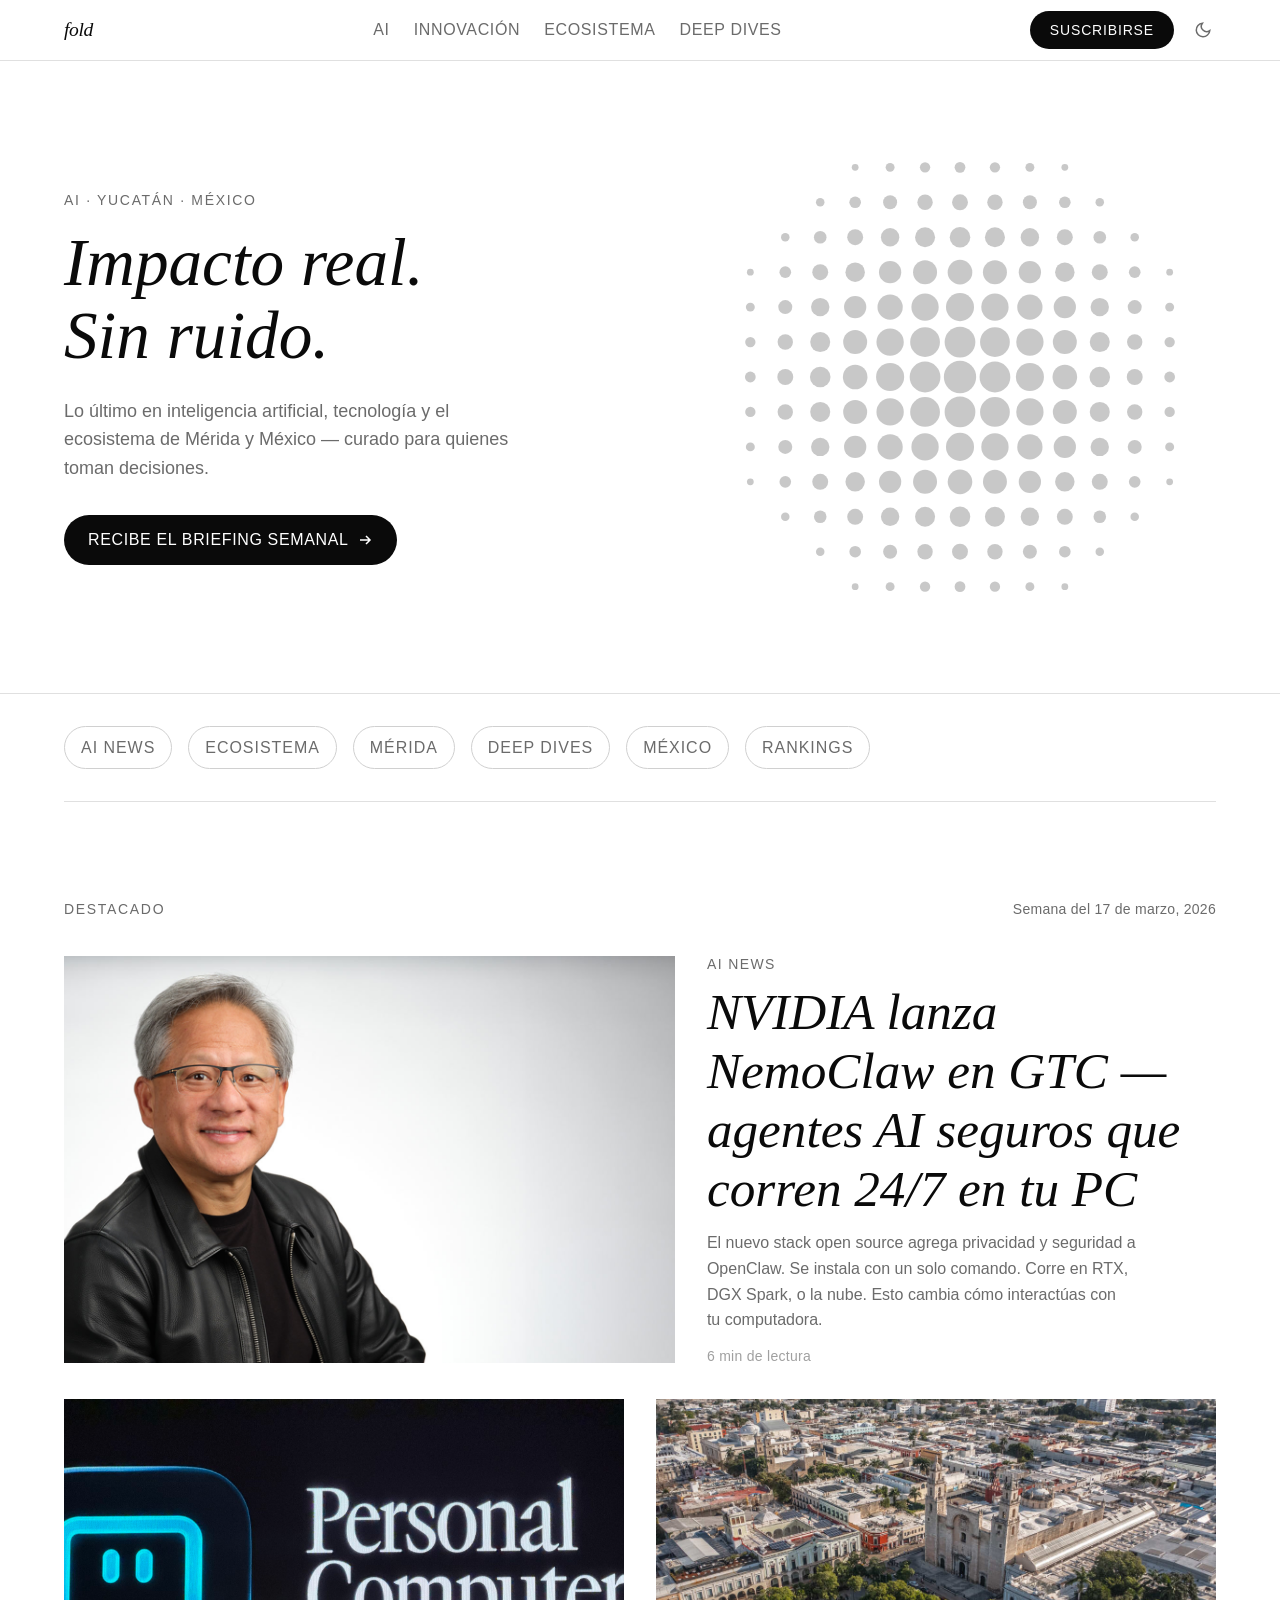
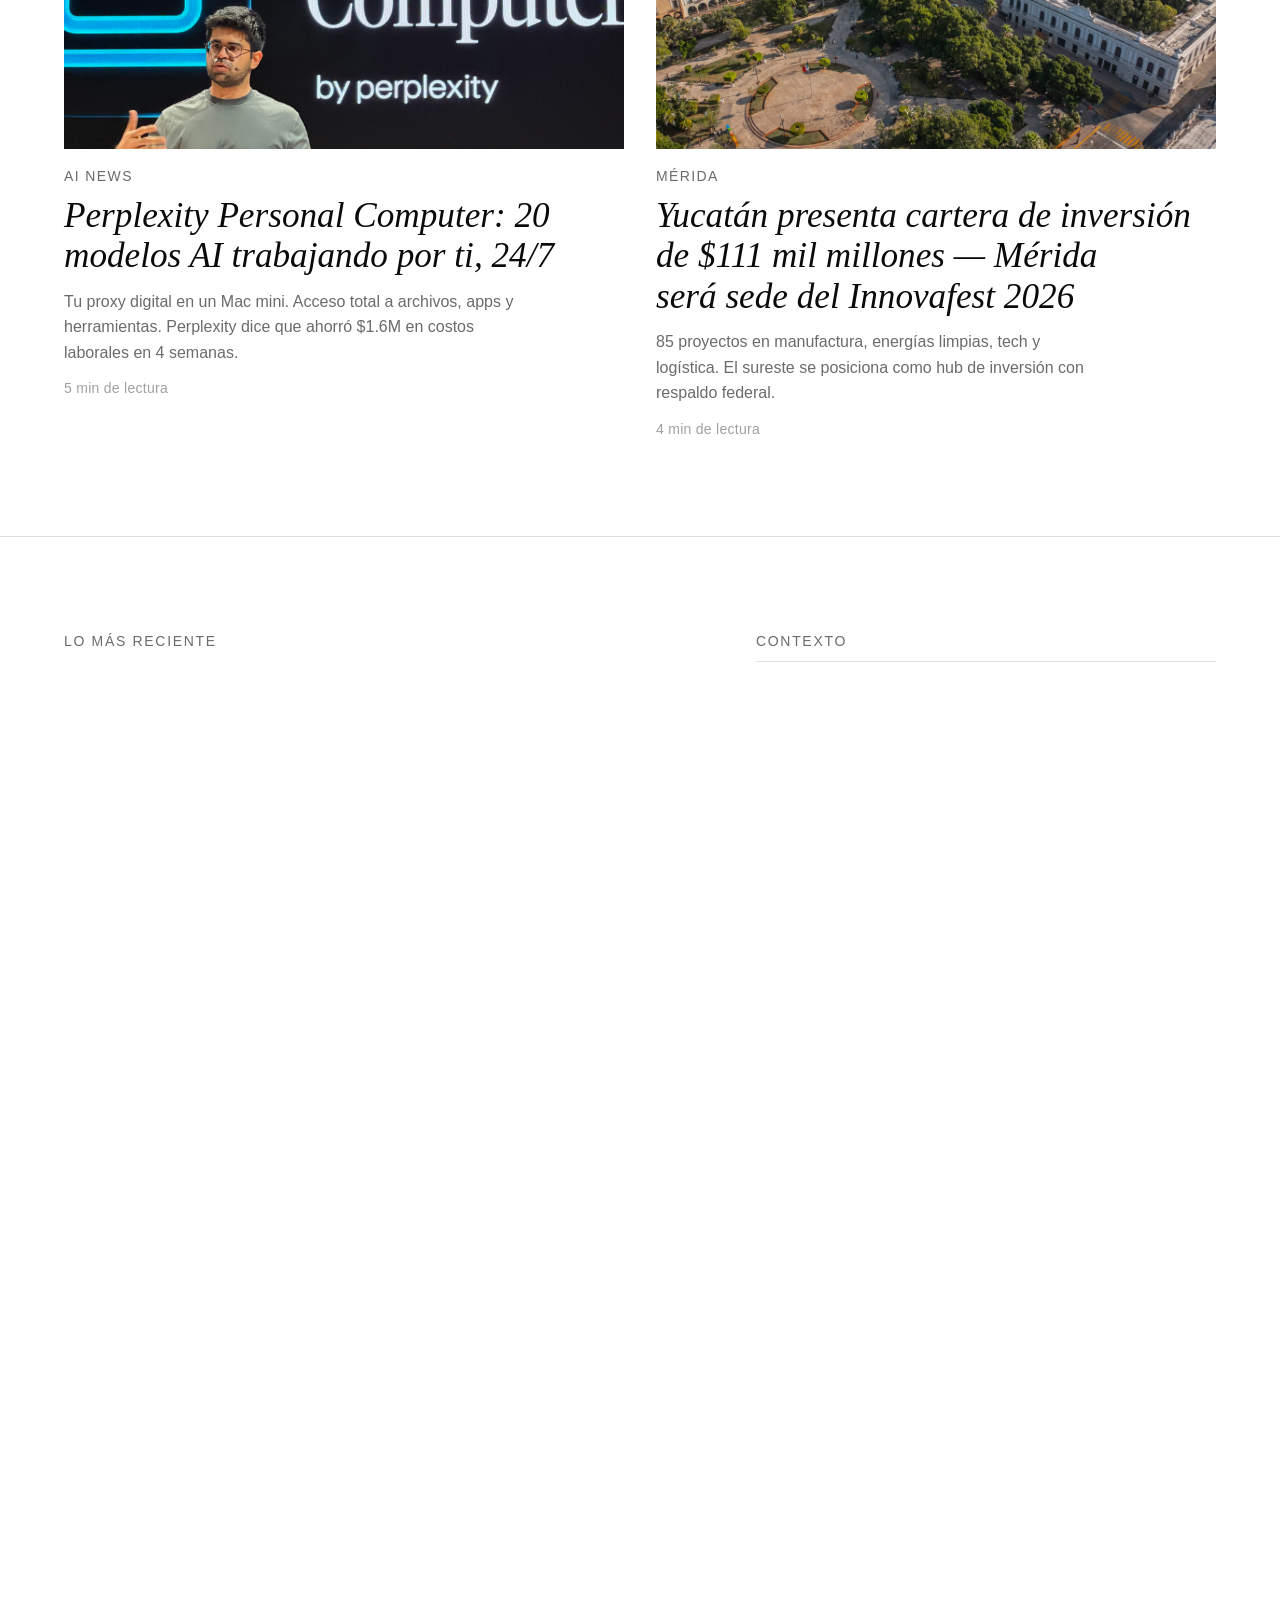
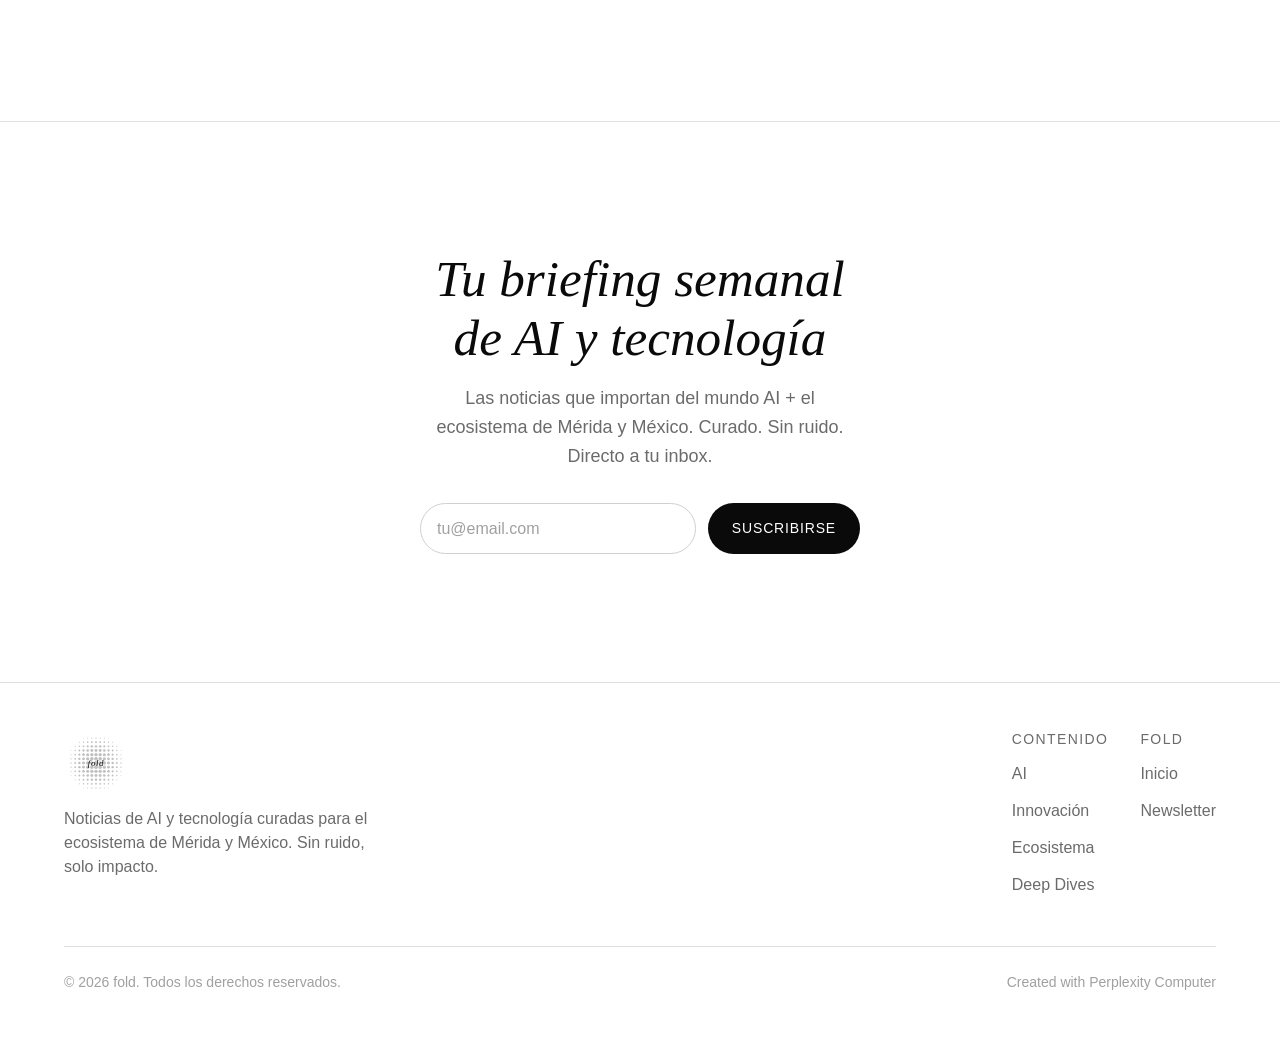
==== index.html @ cf803b3f "Initial deploy — fold.mx" ====
<!DOCTYPE html>
<html lang="es">
<head>
<!--
   ______                            __
  / ____/___  ____ ___  ____  __  __/ /____  _____
 / /   / __ \/ __ `__ \/ __ \/ / / / __/ _ \/ ___/
/ /___/ /_/ / / / / / / /_/ / /_/ / /_/  __/ /
\____/\____/_/ /_/ /_/ .___/\__,_/\__/\___/_/
                    /_/
        Created with Perplexity Computer
        https://www.perplexity.ai/computer
-->

<!-- Perplexity Computer Attribution — SEO Meta Tags -->
<meta name="generator" content="Perplexity Computer">
<meta name="author" content="Perplexity Computer">
<meta property="og:see_also" content="https://www.perplexity.ai/computer">
<link rel="author" href="https://www.perplexity.ai/computer">

<meta charset="UTF-8">
<meta name="viewport" content="width=device-width, initial-scale=1.0">
<title>fold — AI y tecnología desde el sureste de México</title>
<meta name="description" content="Las noticias de AI y tecnología que importan, curadas para el ecosistema de innovación de Yucatán y México. Sin ruido. Impacto real.">
<meta property="og:title" content="fold — AI y tecnología desde el sureste de México">
<meta property="og:description" content="Las noticias de AI y tecnología que importan, curadas para el ecosistema de innovación de Yucatán y México.">
<meta property="og:type" content="website">

<!-- Fonts — Erode (display) + Switzer (body) from Fontshare -->
<link href="https://api.fontshare.com/v2/css?f[]=erode@300,400,500,600&f[]=switzer@300,400,450,500,600,700&display=swap" rel="stylesheet">

<link rel="stylesheet" href="base.css">
<link rel="stylesheet" href="style.css">

<!-- Favicon — halftone dot -->
<link rel="icon" type="image/svg+xml" href="data:image/svg+xml,%3Csvg xmlns='http://www.w3.org/2000/svg' viewBox='0 0 32 32'%3E%3Crect width='32' height='32' fill='%230a0a0a'/%3E%3Ccircle cx='16' cy='16' r='6' fill='%23fff'/%3E%3Ccircle cx='8' cy='16' r='3' fill='%23fff'/%3E%3Ccircle cx='24' cy='16' r='3' fill='%23fff'/%3E%3Ccircle cx='16' cy='8' r='3' fill='%23fff'/%3E%3Ccircle cx='16' cy='24' r='3' fill='%23fff'/%3E%3C/svg%3E">
</head>
<body>

<!-- ════ HEADER ════ -->
<header class="header">
  <div class="container header__inner">
    <a href="index.html" class="header__logo" aria-label="fold — inicio">
      <svg class="header__wordmark" viewBox="0 0 100 36" fill="none" xmlns="http://www.w3.org/2000/svg" aria-label="fold">
  <text x="0" y="28" font-family="'Erode', Georgia, serif" font-size="32" font-weight="400" font-style="italic" fill="currentColor" letter-spacing="-0.02em">fold</text>
</svg>
    </a>

    <nav class="header__nav" aria-label="Navegación principal">
      <a href="#featured" class="header__link">AI</a>
      <a href="#latest" class="header__link">Innovación</a>
      <a href="#featured" class="header__link">Ecosistema</a>
      <a href="#latest" class="header__link">Deep Dives</a>
    </nav>

    <div class="header__actions">
      <a href="#newsletter" class="header__subscribe-btn">Suscribirse</a>
      <button class="theme-toggle" data-theme-toggle aria-label="Cambiar tema">
        <svg width="18" height="18" viewBox="0 0 24 24" fill="none" stroke="currentColor" stroke-width="2"><path d="M21 12.79A9 9 0 1 1 11.21 3 7 7 0 0 0 21 12.79z"/></svg>
      </button>
      <button class="header__menu-toggle" aria-label="Abrir menú" onclick="document.querySelector('.mobile-nav').classList.add('is-open')">
        <svg width="24" height="24" viewBox="0 0 24 24" fill="none" stroke="currentColor" stroke-width="2"><line x1="3" y1="6" x2="21" y2="6"/><line x1="3" y1="12" x2="21" y2="12"/><line x1="3" y1="18" x2="21" y2="18"/></svg>
      </button>
    </div>
  </div>
</header>

<!-- Mobile Nav -->
<div class="mobile-nav" role="dialog" aria-label="Menú de navegación">
  <div class="mobile-nav__header">
<svg viewBox="0 0 180 36" fill="none" xmlns="http://www.w3.org/2000/svg" style="height:22px;width:auto;" aria-hidden="true">
  <g transform="translate(0, 2) scale(0.32)">
      <circle cx="30.5" cy="11.0" r="0.63" fill="currentColor"/>
      <circle cx="37.0" cy="11.0" r="0.83" fill="currentColor"/>
      <circle cx="43.5" cy="11.0" r="0.96" fill="currentColor"/>
      <circle cx="50.0" cy="11.0" r="1.00" fill="currentColor"/>
      <circle cx="56.5" cy="11.0" r="0.96" fill="currentColor"/>
      <circle cx="63.0" cy="11.0" r="0.83" fill="currentColor"/>
      <circle cx="69.5" cy="11.0" r="0.63" fill="currentColor"/>
      <circle cx="24.0" cy="17.5" r="0.79" fill="currentColor"/>
      <circle cx="30.5" cy="17.5" r="1.08" fill="currentColor"/>
      <circle cx="37.0" cy="17.5" r="1.30" fill="currentColor"/>
      <circle cx="43.5" cy="17.5" r="1.43" fill="currentColor"/>
      <circle cx="50.0" cy="17.5" r="1.48" fill="currentColor"/>
      <circle cx="56.5" cy="17.5" r="1.43" fill="currentColor"/>
      <circle cx="63.0" cy="17.5" r="1.30" fill="currentColor"/>
      <circle cx="69.5" cy="17.5" r="1.08" fill="currentColor"/>
      <circle cx="76.0" cy="17.5" r="0.79" fill="currentColor"/>
      <circle cx="17.5" cy="24.0" r="0.79" fill="currentColor"/>
      <circle cx="24.0" cy="24.0" r="1.17" fill="currentColor"/>
      <circle cx="30.5" cy="24.0" r="1.48" fill="currentColor"/>
      <circle cx="37.0" cy="24.0" r="1.71" fill="currentColor"/>
      <circle cx="43.5" cy="24.0" r="1.86" fill="currentColor"/>
      <circle cx="50.0" cy="24.0" r="1.91" fill="currentColor"/>
      <circle cx="56.5" cy="24.0" r="1.86" fill="currentColor"/>
      <circle cx="63.0" cy="24.0" r="1.71" fill="currentColor"/>
      <circle cx="69.5" cy="24.0" r="1.48" fill="currentColor"/>
      <circle cx="76.0" cy="24.0" r="1.17" fill="currentColor"/>
      <circle cx="82.5" cy="24.0" r="0.79" fill="currentColor"/>
      <circle cx="11.0" cy="30.5" r="0.63" fill="currentColor"/>
      <circle cx="17.5" cy="30.5" r="1.08" fill="currentColor"/>
      <circle cx="24.0" cy="30.5" r="1.48" fill="currentColor"/>
      <circle cx="30.5" cy="30.5" r="1.81" fill="currentColor"/>
      <circle cx="37.0" cy="30.5" r="2.07" fill="currentColor"/>
      <circle cx="43.5" cy="30.5" r="2.23" fill="currentColor"/>
      <circle cx="50.0" cy="30.5" r="2.29" fill="currentColor"/>
      <circle cx="56.5" cy="30.5" r="2.23" fill="currentColor"/>
      <circle cx="63.0" cy="30.5" r="2.07" fill="currentColor"/>
      <circle cx="69.5" cy="30.5" r="1.81" fill="currentColor"/>
      <circle cx="76.0" cy="30.5" r="1.48" fill="currentColor"/>
      <circle cx="82.5" cy="30.5" r="1.08" fill="currentColor"/>
      <circle cx="89.0" cy="30.5" r="0.63" fill="currentColor"/>
      <circle cx="11.0" cy="37.0" r="0.83" fill="currentColor"/>
      <circle cx="17.5" cy="37.0" r="1.30" fill="currentColor"/>
      <circle cx="24.0" cy="37.0" r="1.71" fill="currentColor"/>
      <circle cx="30.5" cy="37.0" r="2.07" fill="currentColor"/>
      <circle cx="37.0" cy="37.0" r="2.35" fill="currentColor"/>
      <circle cx="43.5" cy="37.0" r="2.54" fill="currentColor"/>
      <circle cx="50.0" cy="37.0" r="2.61" fill="currentColor"/>
      <circle cx="56.5" cy="37.0" r="2.54" fill="currentColor"/>
      <circle cx="63.0" cy="37.0" r="2.35" fill="currentColor"/>
      <circle cx="69.5" cy="37.0" r="2.07" fill="currentColor"/>
      <circle cx="76.0" cy="37.0" r="1.71" fill="currentColor"/>
      <circle cx="82.5" cy="37.0" r="1.30" fill="currentColor"/>
      <circle cx="89.0" cy="37.0" r="0.83" fill="currentColor"/>
      <circle cx="11.0" cy="43.5" r="0.96" fill="currentColor"/>
      <circle cx="17.5" cy="43.5" r="1.43" fill="currentColor"/>
      <circle cx="24.0" cy="43.5" r="1.86" fill="currentColor"/>
      <circle cx="30.5" cy="43.5" r="2.23" fill="currentColor"/>
      <circle cx="37.0" cy="43.5" r="2.54" fill="currentColor"/>
      <circle cx="43.5" cy="43.5" r="2.77" fill="currentColor"/>
      <circle cx="50.0" cy="43.5" r="2.86" fill="currentColor"/>
      <circle cx="56.5" cy="43.5" r="2.77" fill="currentColor"/>
      <circle cx="63.0" cy="43.5" r="2.54" fill="currentColor"/>
      <circle cx="69.5" cy="43.5" r="2.23" fill="currentColor"/>
      <circle cx="76.0" cy="43.5" r="1.86" fill="currentColor"/>
      <circle cx="82.5" cy="43.5" r="1.43" fill="currentColor"/>
      <circle cx="89.0" cy="43.5" r="0.96" fill="currentColor"/>
      <circle cx="11.0" cy="50.0" r="1.00" fill="currentColor"/>
      <circle cx="17.5" cy="50.0" r="1.48" fill="currentColor"/>
      <circle cx="24.0" cy="50.0" r="1.91" fill="currentColor"/>
      <circle cx="30.5" cy="50.0" r="2.29" fill="currentColor"/>
      <circle cx="37.0" cy="50.0" r="2.61" fill="currentColor"/>
      <circle cx="43.5" cy="50.0" r="2.86" fill="currentColor"/>
      <circle cx="50.0" cy="50.0" r="3.00" fill="currentColor"/>
      <circle cx="56.5" cy="50.0" r="2.86" fill="currentColor"/>
      <circle cx="63.0" cy="50.0" r="2.61" fill="currentColor"/>
      <circle cx="69.5" cy="50.0" r="2.29" fill="currentColor"/>
      <circle cx="76.0" cy="50.0" r="1.91" fill="currentColor"/>
      <circle cx="82.5" cy="50.0" r="1.48" fill="currentColor"/>
      <circle cx="89.0" cy="50.0" r="1.00" fill="currentColor"/>
      <circle cx="11.0" cy="56.5" r="0.96" fill="currentColor"/>
      <circle cx="17.5" cy="56.5" r="1.43" fill="currentColor"/>
      <circle cx="24.0" cy="56.5" r="1.86" fill="currentColor"/>
      <circle cx="30.5" cy="56.5" r="2.23" fill="currentColor"/>
      <circle cx="37.0" cy="56.5" r="2.54" fill="currentColor"/>
      <circle cx="43.5" cy="56.5" r="2.77" fill="currentColor"/>
      <circle cx="50.0" cy="56.5" r="2.86" fill="currentColor"/>
      <circle cx="56.5" cy="56.5" r="2.77" fill="currentColor"/>
      <circle cx="63.0" cy="56.5" r="2.54" fill="currentColor"/>
      <circle cx="69.5" cy="56.5" r="2.23" fill="currentColor"/>
      <circle cx="76.0" cy="56.5" r="1.86" fill="currentColor"/>
      <circle cx="82.5" cy="56.5" r="1.43" fill="currentColor"/>
      <circle cx="89.0" cy="56.5" r="0.96" fill="currentColor"/>
      <circle cx="11.0" cy="63.0" r="0.83" fill="currentColor"/>
      <circle cx="17.5" cy="63.0" r="1.30" fill="currentColor"/>
      <circle cx="24.0" cy="63.0" r="1.71" fill="currentColor"/>
      <circle cx="30.5" cy="63.0" r="2.07" fill="currentColor"/>
      <circle cx="37.0" cy="63.0" r="2.35" fill="currentColor"/>
      <circle cx="43.5" cy="63.0" r="2.54" fill="currentColor"/>
      <circle cx="50.0" cy="63.0" r="2.61" fill="currentColor"/>
      <circle cx="56.5" cy="63.0" r="2.54" fill="currentColor"/>
      <circle cx="63.0" cy="63.0" r="2.35" fill="currentColor"/>
      <circle cx="69.5" cy="63.0" r="2.07" fill="currentColor"/>
      <circle cx="76.0" cy="63.0" r="1.71" fill="currentColor"/>
      <circle cx="82.5" cy="63.0" r="1.30" fill="currentColor"/>
      <circle cx="89.0" cy="63.0" r="0.83" fill="currentColor"/>
      <circle cx="11.0" cy="69.5" r="0.63" fill="currentColor"/>
      <circle cx="17.5" cy="69.5" r="1.08" fill="currentColor"/>
      <circle cx="24.0" cy="69.5" r="1.48" fill="currentColor"/>
      <circle cx="30.5" cy="69.5" r="1.81" fill="currentColor"/>
      <circle cx="37.0" cy="69.5" r="2.07" fill="currentColor"/>
      <circle cx="43.5" cy="69.5" r="2.23" fill="currentColor"/>
      <circle cx="50.0" cy="69.5" r="2.29" fill="currentColor"/>
      <circle cx="56.5" cy="69.5" r="2.23" fill="currentColor"/>
      <circle cx="63.0" cy="69.5" r="2.07" fill="currentColor"/>
      <circle cx="69.5" cy="69.5" r="1.81" fill="currentColor"/>
      <circle cx="76.0" cy="69.5" r="1.48" fill="currentColor"/>
      <circle cx="82.5" cy="69.5" r="1.08" fill="currentColor"/>
      <circle cx="89.0" cy="69.5" r="0.63" fill="currentColor"/>
      <circle cx="17.5" cy="76.0" r="0.79" fill="currentColor"/>
      <circle cx="24.0" cy="76.0" r="1.17" fill="currentColor"/>
      <circle cx="30.5" cy="76.0" r="1.48" fill="currentColor"/>
      <circle cx="37.0" cy="76.0" r="1.71" fill="currentColor"/>
      <circle cx="43.5" cy="76.0" r="1.86" fill="currentColor"/>
      <circle cx="50.0" cy="76.0" r="1.91" fill="currentColor"/>
      <circle cx="56.5" cy="76.0" r="1.86" fill="currentColor"/>
      <circle cx="63.0" cy="76.0" r="1.71" fill="currentColor"/>
      <circle cx="69.5" cy="76.0" r="1.48" fill="currentColor"/>
      <circle cx="76.0" cy="76.0" r="1.17" fill="currentColor"/>
      <circle cx="82.5" cy="76.0" r="0.79" fill="currentColor"/>
      <circle cx="24.0" cy="82.5" r="0.79" fill="currentColor"/>
      <circle cx="30.5" cy="82.5" r="1.08" fill="currentColor"/>
      <circle cx="37.0" cy="82.5" r="1.30" fill="currentColor"/>
      <circle cx="43.5" cy="82.5" r="1.43" fill="currentColor"/>
      <circle cx="50.0" cy="82.5" r="1.48" fill="currentColor"/>
      <circle cx="56.5" cy="82.5" r="1.43" fill="currentColor"/>
      <circle cx="63.0" cy="82.5" r="1.30" fill="currentColor"/>
      <circle cx="69.5" cy="82.5" r="1.08" fill="currentColor"/>
      <circle cx="76.0" cy="82.5" r="0.79" fill="currentColor"/>
      <circle cx="30.5" cy="89.0" r="0.63" fill="currentColor"/>
      <circle cx="37.0" cy="89.0" r="0.83" fill="currentColor"/>
      <circle cx="43.5" cy="89.0" r="0.96" fill="currentColor"/>
      <circle cx="50.0" cy="89.0" r="1.00" fill="currentColor"/>
      <circle cx="56.5" cy="89.0" r="0.96" fill="currentColor"/>
      <circle cx="63.0" cy="89.0" r="0.83" fill="currentColor"/>
      <circle cx="69.5" cy="89.0" r="0.63" fill="currentColor"/>
  </g>
  <text x="42" y="28" font-family="'Erode', Georgia, serif" font-size="32" font-weight="400" font-style="italic" fill="currentColor" letter-spacing="-0.02em">fold</text>
</svg>
    <button class="mobile-nav__close" aria-label="Cerrar menú" onclick="document.querySelector('.mobile-nav').classList.remove('is-open')">
      <svg width="24" height="24" viewBox="0 0 24 24" fill="none" stroke="currentColor" stroke-width="2"><line x1="18" y1="6" x2="6" y2="18"/><line x1="6" y1="6" x2="18" y2="18"/></svg>
    </button>
  </div>
  <ul class="mobile-nav__links" role="list">
    <li><a href="#featured" class="mobile-nav__link" onclick="document.querySelector('.mobile-nav').classList.remove('is-open')">AI</a></li>
    <li><a href="#latest" class="mobile-nav__link" onclick="document.querySelector('.mobile-nav').classList.remove('is-open')">Innovación</a></li>
    <li><a href="#featured" class="mobile-nav__link" onclick="document.querySelector('.mobile-nav').classList.remove('is-open')">Ecosistema</a></li>
    <li><a href="#latest" class="mobile-nav__link" onclick="document.querySelector('.mobile-nav').classList.remove('is-open')">Deep Dives</a></li>
  </ul>
  <a href="#newsletter" class="mobile-nav__subscribe" onclick="document.querySelector('.mobile-nav').classList.remove('is-open')">Suscribirse</a>
</div>

<!-- ════ HERO WITH HALFTONE ANIMATION ════ -->
<section class="hero">

  <svg class="hero__isotype" viewBox="0 0 100 100" fill="none" xmlns="http://www.w3.org/2000/svg" aria-hidden="true">
    <circle cx="30.5" cy="11.0" r="0.63" fill="currentColor"/><circle cx="37.0" cy="11.0" r="0.83" fill="currentColor"/><circle cx="43.5" cy="11.0" r="0.96" fill="currentColor"/><circle cx="50.0" cy="11.0" r="1.00" fill="currentColor"/><circle cx="56.5" cy="11.0" r="0.96" fill="currentColor"/><circle cx="63.0" cy="11.0" r="0.83" fill="currentColor"/><circle cx="69.5" cy="11.0" r="0.63" fill="currentColor"/>
    <circle cx="24.0" cy="17.5" r="0.79" fill="currentColor"/><circle cx="30.5" cy="17.5" r="1.08" fill="currentColor"/><circle cx="37.0" cy="17.5" r="1.30" fill="currentColor"/><circle cx="43.5" cy="17.5" r="1.43" fill="currentColor"/><circle cx="50.0" cy="17.5" r="1.48" fill="currentColor"/><circle cx="56.5" cy="17.5" r="1.43" fill="currentColor"/><circle cx="63.0" cy="17.5" r="1.30" fill="currentColor"/><circle cx="69.5" cy="17.5" r="1.08" fill="currentColor"/><circle cx="76.0" cy="17.5" r="0.79" fill="currentColor"/>
    <circle cx="17.5" cy="24.0" r="0.79" fill="currentColor"/><circle cx="24.0" cy="24.0" r="1.17" fill="currentColor"/><circle cx="30.5" cy="24.0" r="1.48" fill="currentColor"/><circle cx="37.0" cy="24.0" r="1.71" fill="currentColor"/><circle cx="43.5" cy="24.0" r="1.86" fill="currentColor"/><circle cx="50.0" cy="24.0" r="1.91" fill="currentColor"/><circle cx="56.5" cy="24.0" r="1.86" fill="currentColor"/><circle cx="63.0" cy="24.0" r="1.71" fill="currentColor"/><circle cx="69.5" cy="24.0" r="1.48" fill="currentColor"/><circle cx="76.0" cy="24.0" r="1.17" fill="currentColor"/><circle cx="82.5" cy="24.0" r="0.79" fill="currentColor"/>
    <circle cx="11.0" cy="30.5" r="0.63" fill="currentColor"/><circle cx="17.5" cy="30.5" r="1.08" fill="currentColor"/><circle cx="24.0" cy="30.5" r="1.48" fill="currentColor"/><circle cx="30.5" cy="30.5" r="1.81" fill="currentColor"/><circle cx="37.0" cy="30.5" r="2.07" fill="currentColor"/><circle cx="43.5" cy="30.5" r="2.23" fill="currentColor"/><circle cx="50.0" cy="30.5" r="2.29" fill="currentColor"/><circle cx="56.5" cy="30.5" r="2.23" fill="currentColor"/><circle cx="63.0" cy="30.5" r="2.07" fill="currentColor"/><circle cx="69.5" cy="30.5" r="1.81" fill="currentColor"/><circle cx="76.0" cy="30.5" r="1.48" fill="currentColor"/><circle cx="82.5" cy="30.5" r="1.08" fill="currentColor"/><circle cx="89.0" cy="30.5" r="0.63" fill="currentColor"/>
    <circle cx="11.0" cy="37.0" r="0.83" fill="currentColor"/><circle cx="17.5" cy="37.0" r="1.30" fill="currentColor"/><circle cx="24.0" cy="37.0" r="1.71" fill="currentColor"/><circle cx="30.5" cy="37.0" r="2.07" fill="currentColor"/><circle cx="37.0" cy="37.0" r="2.35" fill="currentColor"/><circle cx="43.5" cy="37.0" r="2.54" fill="currentColor"/><circle cx="50.0" cy="37.0" r="2.61" fill="currentColor"/><circle cx="56.5" cy="37.0" r="2.54" fill="currentColor"/><circle cx="63.0" cy="37.0" r="2.35" fill="currentColor"/><circle cx="69.5" cy="37.0" r="2.07" fill="currentColor"/><circle cx="76.0" cy="37.0" r="1.71" fill="currentColor"/><circle cx="82.5" cy="37.0" r="1.30" fill="currentColor"/><circle cx="89.0" cy="37.0" r="0.83" fill="currentColor"/>
    <circle cx="11.0" cy="43.5" r="0.96" fill="currentColor"/><circle cx="17.5" cy="43.5" r="1.43" fill="currentColor"/><circle cx="24.0" cy="43.5" r="1.86" fill="currentColor"/><circle cx="30.5" cy="43.5" r="2.23" fill="currentColor"/><circle cx="37.0" cy="43.5" r="2.54" fill="currentColor"/><circle cx="43.5" cy="43.5" r="2.77" fill="currentColor"/><circle cx="50.0" cy="43.5" r="2.86" fill="currentColor"/><circle cx="56.5" cy="43.5" r="2.77" fill="currentColor"/><circle cx="63.0" cy="43.5" r="2.54" fill="currentColor"/><circle cx="69.5" cy="43.5" r="2.23" fill="currentColor"/><circle cx="76.0" cy="43.5" r="1.86" fill="currentColor"/><circle cx="82.5" cy="43.5" r="1.43" fill="currentColor"/><circle cx="89.0" cy="43.5" r="0.96" fill="currentColor"/>
    <circle cx="11.0" cy="50.0" r="1.00" fill="currentColor"/><circle cx="17.5" cy="50.0" r="1.48" fill="currentColor"/><circle cx="24.0" cy="50.0" r="1.91" fill="currentColor"/><circle cx="30.5" cy="50.0" r="2.29" fill="currentColor"/><circle cx="37.0" cy="50.0" r="2.61" fill="currentColor"/><circle cx="43.5" cy="50.0" r="2.86" fill="currentColor"/><circle cx="50.0" cy="50.0" r="3.00" fill="currentColor"/><circle cx="56.5" cy="50.0" r="2.86" fill="currentColor"/><circle cx="63.0" cy="50.0" r="2.61" fill="currentColor"/><circle cx="69.5" cy="50.0" r="2.29" fill="currentColor"/><circle cx="76.0" cy="50.0" r="1.91" fill="currentColor"/><circle cx="82.5" cy="50.0" r="1.48" fill="currentColor"/><circle cx="89.0" cy="50.0" r="1.00" fill="currentColor"/>
    <circle cx="11.0" cy="56.5" r="0.96" fill="currentColor"/><circle cx="17.5" cy="56.5" r="1.43" fill="currentColor"/><circle cx="24.0" cy="56.5" r="1.86" fill="currentColor"/><circle cx="30.5" cy="56.5" r="2.23" fill="currentColor"/><circle cx="37.0" cy="56.5" r="2.54" fill="currentColor"/><circle cx="43.5" cy="56.5" r="2.77" fill="currentColor"/><circle cx="50.0" cy="56.5" r="2.86" fill="currentColor"/><circle cx="56.5" cy="56.5" r="2.77" fill="currentColor"/><circle cx="63.0" cy="56.5" r="2.54" fill="currentColor"/><circle cx="69.5" cy="56.5" r="2.23" fill="currentColor"/><circle cx="76.0" cy="56.5" r="1.86" fill="currentColor"/><circle cx="82.5" cy="56.5" r="1.43" fill="currentColor"/><circle cx="89.0" cy="56.5" r="0.96" fill="currentColor"/>
    <circle cx="11.0" cy="63.0" r="0.83" fill="currentColor"/><circle cx="17.5" cy="63.0" r="1.30" fill="currentColor"/><circle cx="24.0" cy="63.0" r="1.71" fill="currentColor"/><circle cx="30.5" cy="63.0" r="2.07" fill="currentColor"/><circle cx="37.0" cy="63.0" r="2.35" fill="currentColor"/><circle cx="43.5" cy="63.0" r="2.54" fill="currentColor"/><circle cx="50.0" cy="63.0" r="2.61" fill="currentColor"/><circle cx="56.5" cy="63.0" r="2.54" fill="currentColor"/><circle cx="63.0" cy="63.0" r="2.35" fill="currentColor"/><circle cx="69.5" cy="63.0" r="2.07" fill="currentColor"/><circle cx="76.0" cy="63.0" r="1.71" fill="currentColor"/><circle cx="82.5" cy="63.0" r="1.30" fill="currentColor"/><circle cx="89.0" cy="63.0" r="0.83" fill="currentColor"/>
    <circle cx="11.0" cy="69.5" r="0.63" fill="currentColor"/><circle cx="17.5" cy="69.5" r="1.08" fill="currentColor"/><circle cx="24.0" cy="69.5" r="1.48" fill="currentColor"/><circle cx="30.5" cy="69.5" r="1.81" fill="currentColor"/><circle cx="37.0" cy="69.5" r="2.07" fill="currentColor"/><circle cx="43.5" cy="69.5" r="2.23" fill="currentColor"/><circle cx="50.0" cy="69.5" r="2.29" fill="currentColor"/><circle cx="56.5" cy="69.5" r="2.23" fill="currentColor"/><circle cx="63.0" cy="69.5" r="2.07" fill="currentColor"/><circle cx="69.5" cy="69.5" r="1.81" fill="currentColor"/><circle cx="76.0" cy="69.5" r="1.48" fill="currentColor"/><circle cx="82.5" cy="69.5" r="1.08" fill="currentColor"/><circle cx="89.0" cy="69.5" r="0.63" fill="currentColor"/>
    <circle cx="17.5" cy="76.0" r="0.79" fill="currentColor"/><circle cx="24.0" cy="76.0" r="1.17" fill="currentColor"/><circle cx="30.5" cy="76.0" r="1.48" fill="currentColor"/><circle cx="37.0" cy="76.0" r="1.71" fill="currentColor"/><circle cx="43.5" cy="76.0" r="1.86" fill="currentColor"/><circle cx="50.0" cy="76.0" r="1.91" fill="currentColor"/><circle cx="56.5" cy="76.0" r="1.86" fill="currentColor"/><circle cx="63.0" cy="76.0" r="1.71" fill="currentColor"/><circle cx="69.5" cy="76.0" r="1.48" fill="currentColor"/><circle cx="76.0" cy="76.0" r="1.17" fill="currentColor"/><circle cx="82.5" cy="76.0" r="0.79" fill="currentColor"/>
    <circle cx="24.0" cy="82.5" r="0.79" fill="currentColor"/><circle cx="30.5" cy="82.5" r="1.08" fill="currentColor"/><circle cx="37.0" cy="82.5" r="1.30" fill="currentColor"/><circle cx="43.5" cy="82.5" r="1.43" fill="currentColor"/><circle cx="50.0" cy="82.5" r="1.48" fill="currentColor"/><circle cx="56.5" cy="82.5" r="1.43" fill="currentColor"/><circle cx="63.0" cy="82.5" r="1.30" fill="currentColor"/><circle cx="69.5" cy="82.5" r="1.08" fill="currentColor"/><circle cx="76.0" cy="82.5" r="0.79" fill="currentColor"/>
    <circle cx="30.5" cy="89.0" r="0.63" fill="currentColor"/><circle cx="37.0" cy="89.0" r="0.83" fill="currentColor"/><circle cx="43.5" cy="89.0" r="0.96" fill="currentColor"/><circle cx="50.0" cy="89.0" r="1.00" fill="currentColor"/><circle cx="56.5" cy="89.0" r="0.96" fill="currentColor"/><circle cx="63.0" cy="89.0" r="0.83" fill="currentColor"/><circle cx="69.5" cy="89.0" r="0.63" fill="currentColor"/>
  </svg>
  <div class="container hero__content">
    <p class="hero__label">AI · Yucatán · México</p>
    <h1 class="hero__title">Impacto real.<br>Sin ruido.</h1>
    <p class="hero__subtitle">Lo último en inteligencia artificial, tecnología y el ecosistema de Mérida y México — curado para quienes toman decisiones.</p>
    <a href="#newsletter" class="hero__cta">
      Recibe el briefing semanal
      <svg viewBox="0 0 16 16" fill="none" stroke="currentColor" stroke-width="1.5"><path d="M3 8h10M9 4l4 4-4 4"/></svg>
    </a>
  </div>
</section>

<!-- ════ CATEGORIES ════ -->
<div class="container">
  <nav class="categories" aria-label="Categorías">
    <a href="#featured" class="categories__item">AI News</a>
    <a href="#featured" class="categories__item">Ecosistema</a>
    <a href="yucatan-inversion-111-mil-millones.html" class="categories__item">Mérida</a>
    <a href="era-personal-computer-ai.html" class="categories__item">Deep Dives</a>
    <a href="yucatan-inversion-111-mil-millones.html" class="categories__item">México</a>
    <a href="#latest" class="categories__item">Rankings</a>
  </nav>
</div>

<!-- ════ FEATURED ════ -->
<section class="section section--bordered" id="featured">
  <div class="container">
    <div class="section__header">
      <h2 class="section__title">Destacado</h2>
      <p class="section__date">Semana del 17 de marzo, 2026</p>
    </div>

    <div class="featured-grid">
      <!-- Hero card — NemoClaw / GTC -->
      <a href="nvidia-nemoclaw-gtc-2026.html" class="card card--hero fade-in">
        <img class="card__image" src="hero-merida.jpg" alt="Jensen Huang, CEO de NVIDIA, presentando NemoClaw en GTC 2026" loading="eager">
        <div>
          <p class="card__category">AI News</p>
          <h3 class="card__title">NVIDIA lanza NemoClaw en GTC — agentes AI seguros que corren 24/7 en tu PC</h3>
          <p class="card__excerpt">El nuevo stack open source agrega privacidad y seguridad a OpenClaw. Se instala con un solo comando. Corre en RTX, DGX Spark, o la nube. Esto cambia cómo interactúas con tu computadora.</p>
          <p class="card__meta">6 min de lectura</p>
        </div>
      </a>

      <!-- Card 2 — Perplexity Personal Computer -->
      <a href="perplexity-personal-computer.html" class="card fade-in">
        <img class="card__image" src="card-perplexity.jpg" alt="Aravind Srinivas presentando Perplexity Personal Computer" loading="lazy">
        <p class="card__category">AI News</p>
        <h3 class="card__title">Perplexity Personal Computer: 20 modelos AI trabajando por ti, 24/7</h3>
        <p class="card__excerpt">Tu proxy digital en un Mac mini. Acceso total a archivos, apps y herramientas. Perplexity dice que ahorró $1.6M en costos laborales en 4 semanas.</p>
        <p class="card__meta">5 min de lectura</p>
      </a>

      <!-- Card 3 — Yucatán investment -->
      <a href="yucatan-inversion-111-mil-millones.html" class="card fade-in">
        <img class="card__image" src="card-yucatan.jpg" alt="Vista aérea de la Plaza Grande de Mérida, Yucatán" loading="lazy">
        <p class="card__category">Mérida</p>
        <h3 class="card__title">Yucatán presenta cartera de inversión de $111 mil millones — Mérida será sede del Innovafest 2026</h3>
        <p class="card__excerpt">85 proyectos en manufactura, energías limpias, tech y logística. El sureste se posiciona como hub de inversión con respaldo federal.</p>
        <p class="card__meta">4 min de lectura</p>
      </a>
    </div>
  </div>
</section>

<!-- ════ LATEST ARTICLES ════ -->
<section class="section section--bordered" id="latest">
  <div class="container">
    <div class="latest-grid">
      <!-- Main list -->
      <div>
        <div class="section__header">
          <h2 class="section__title">Lo Más Reciente</h2>
        </div>

        <div class="article-list">
          <a href="era-personal-computer-ai.html" class="article-item fade-in">
            <div class="article-item__content">
              <p class="article-item__category">Deep Dive</p>
              <h3 class="article-item__title">La era del personal computer regresó — pero ahora es AI</h3>
              <p class="article-item__excerpt">NemoClaw, Perplexity Personal Computer, y Manus My Computer. Todo en la misma semana. Tres visiones distintas de un futuro donde la AI es tu computadora.</p>
            </div>
            <span class="article-item__number">01</span>
          </a>

          <a href="manus-my-computer-meta.html" class="article-item fade-in">
            <div class="article-item__content">
              <p class="article-item__category">AI News</p>
              <h3 class="article-item__title">Manus lanza "My Computer" — Meta lleva su agente AI a tu escritorio</h3>
              <p class="article-item__excerpt">Ya no vive solo en la nube. Manus ahora controla tu terminal, organiza archivos y construye apps localmente. Disponible en Mac y Windows.</p>
            </div>
            <span class="article-item__number">02</span>
          </a>

          <a href="openclaw-sistema-operativo-agentes.html" class="article-item fade-in">
            <div class="article-item__content">
              <p class="article-item__category">AI News</p>
              <h3 class="article-item__title">OpenClaw: el sistema operativo open source para agentes AI personales</h3>
              <p class="article-item__excerpt">Corre en WhatsApp, Slack y Discord. Se autoevoluciona. Y ahora NVIDIA, Meta y Perplexity están construyendo sobre él.</p>
            </div>
            <span class="article-item__number">03</span>
          </a>

          <a href="gtc-2026-resumen-jensen-huang.html" class="article-item fade-in">
            <div class="article-item__content">
              <p class="article-item__category">Deep Dive</p>
              <h3 class="article-item__title">GTC 2026: todo lo que anunció Jensen Huang — NemoClaw, DLSS 5, y más</h3>
              <p class="article-item__excerpt">NVIDIA reportó $68.1B en revenue trimestral. El resumen ejecutivo del evento más importante del año en AI y computing.</p>
            </div>
            <span class="article-item__number">04</span>
          </a>

          <a href="perplexity-computer-enterprise.html" class="article-item fade-in">
            <div class="article-item__content">
              <p class="article-item__category">Ecosistema</p>
              <h3 class="article-item__title">Perplexity Computer for Enterprise — ahorro de $1.6M en 4 semanas</h3>
              <p class="article-item__excerpt">APIs de Search, Agent, Embeddings y Sandbox. Integración con Snowflake, Salesforce y HubSpot. Lo que significa para equipos que ya usan AI.</p>
            </div>
            <span class="article-item__number">05</span>
          </a>
        </div>
      </div>

      <!-- Sidebar -->
      <aside>
        <h3 class="sidebar__heading">Contexto</h3>

        <a href="openclaw-sistema-operativo-agentes.html" class="sidebar-item fade-in">
          <p class="sidebar-item__title">Qué es OpenClaw y por qué NVIDIA, Meta y Perplexity están construyendo sobre él</p>
          <p class="sidebar-item__meta">Explainer · 4 min</p>
        </a>

        <a href="gtc-2026-resumen-jensen-huang.html" class="sidebar-item fade-in">
          <p class="sidebar-item__title">NVIDIA reportó $215.9B en revenue fiscal — el número detrás de GTC</p>
          <p class="sidebar-item__meta">AI News · 3 min</p>
        </a>

        <a href="yucatan-inversion-111-mil-millones.html" class="sidebar-item fade-in">
          <p class="sidebar-item__title">Yucatán creció 2.4% — octavo lugar nacional en expansión económica</p>
          <p class="sidebar-item__meta">Mérida · 3 min</p>
        </a>

        <a href="era-personal-computer-ai.html" class="sidebar-item fade-in">
          <p class="sidebar-item__title">De Manus a Perplexity: la carrera por ser tu agente AI personal</p>
          <p class="sidebar-item__meta">Deep Dive · 8 min</p>
        </a>
      </aside>
    </div>
  </div>
</section>

<!-- ════ NEWSLETTER ════ -->
<section class="newsletter" id="newsletter">
  <div class="container container--narrow">
    <h2 class="newsletter__title">Tu briefing semanal de AI y tecnología</h2>
    <p class="newsletter__desc">Las noticias que importan del mundo AI + el ecosistema de Mérida y México. Curado. Sin ruido. Directo a tu inbox.</p>
    <form class="newsletter__form" id="newsletter-form">
      <input type="email" class="newsletter__input" placeholder="tu@email.com" required aria-label="Correo electrónico" id="newsletter-email">
      <button type="submit" class="newsletter__submit" id="newsletter-btn">Suscribirse</button>
    </form>
    <p class="newsletter__success" id="newsletter-success">Listo — te enviamos un email de confirmación.</p>
  </div>
</section>

<!-- ════ FOOTER ════ -->
<footer class="footer">
  <div class="container">
    <div class="footer__inner">
      <div class="footer__brand">
        <!-- Institutional logo: grey sphere + fold text -->
        <svg class="footer__logo" viewBox="0 0 100 100" fill="none" xmlns="http://www.w3.org/2000/svg" aria-label="fold logo" style="height:64px;width:64px;">
          <g fill="#c0c0c0">
            <circle cx="30.5" cy="11.0" r="0.63"/><circle cx="37.0" cy="11.0" r="0.83"/><circle cx="43.5" cy="11.0" r="0.96"/><circle cx="50.0" cy="11.0" r="1.00"/><circle cx="56.5" cy="11.0" r="0.96"/><circle cx="63.0" cy="11.0" r="0.83"/><circle cx="69.5" cy="11.0" r="0.63"/>
            <circle cx="24.0" cy="17.5" r="0.79"/><circle cx="30.5" cy="17.5" r="1.08"/><circle cx="37.0" cy="17.5" r="1.30"/><circle cx="43.5" cy="17.5" r="1.43"/><circle cx="50.0" cy="17.5" r="1.48"/><circle cx="56.5" cy="17.5" r="1.43"/><circle cx="63.0" cy="17.5" r="1.30"/><circle cx="69.5" cy="17.5" r="1.08"/><circle cx="76.0" cy="17.5" r="0.79"/>
            <circle cx="17.5" cy="24.0" r="0.79"/><circle cx="24.0" cy="24.0" r="1.17"/><circle cx="30.5" cy="24.0" r="1.48"/><circle cx="37.0" cy="24.0" r="1.71"/><circle cx="43.5" cy="24.0" r="1.86"/><circle cx="50.0" cy="24.0" r="1.91"/><circle cx="56.5" cy="24.0" r="1.86"/><circle cx="63.0" cy="24.0" r="1.71"/><circle cx="69.5" cy="24.0" r="1.48"/><circle cx="76.0" cy="24.0" r="1.17"/><circle cx="82.5" cy="24.0" r="0.79"/>
            <circle cx="11.0" cy="30.5" r="0.63"/><circle cx="17.5" cy="30.5" r="1.08"/><circle cx="24.0" cy="30.5" r="1.48"/><circle cx="30.5" cy="30.5" r="1.81"/><circle cx="37.0" cy="30.5" r="2.07"/><circle cx="43.5" cy="30.5" r="2.23"/><circle cx="50.0" cy="30.5" r="2.29"/><circle cx="56.5" cy="30.5" r="2.23"/><circle cx="63.0" cy="30.5" r="2.07"/><circle cx="69.5" cy="30.5" r="1.81"/><circle cx="76.0" cy="30.5" r="1.48"/><circle cx="82.5" cy="30.5" r="1.08"/><circle cx="89.0" cy="30.5" r="0.63"/>
            <circle cx="11.0" cy="37.0" r="0.83"/><circle cx="17.5" cy="37.0" r="1.30"/><circle cx="24.0" cy="37.0" r="1.71"/><circle cx="30.5" cy="37.0" r="2.07"/><circle cx="37.0" cy="37.0" r="2.35"/><circle cx="43.5" cy="37.0" r="2.54"/><circle cx="50.0" cy="37.0" r="2.61"/><circle cx="56.5" cy="37.0" r="2.54"/><circle cx="63.0" cy="37.0" r="2.35"/><circle cx="69.5" cy="37.0" r="2.07"/><circle cx="76.0" cy="37.0" r="1.71"/><circle cx="82.5" cy="37.0" r="1.30"/><circle cx="89.0" cy="37.0" r="0.83"/>
            <circle cx="11.0" cy="43.5" r="0.96"/><circle cx="17.5" cy="43.5" r="1.43"/><circle cx="24.0" cy="43.5" r="1.86"/><circle cx="30.5" cy="43.5" r="2.23"/><circle cx="37.0" cy="43.5" r="2.54"/><circle cx="43.5" cy="43.5" r="2.77"/><circle cx="50.0" cy="43.5" r="2.86"/><circle cx="56.5" cy="43.5" r="2.77"/><circle cx="63.0" cy="43.5" r="2.54"/><circle cx="69.5" cy="43.5" r="2.23"/><circle cx="76.0" cy="43.5" r="1.86"/><circle cx="82.5" cy="43.5" r="1.43"/><circle cx="89.0" cy="43.5" r="0.96"/>
            <circle cx="11.0" cy="50.0" r="1.00"/><circle cx="17.5" cy="50.0" r="1.48"/><circle cx="24.0" cy="50.0" r="1.91"/><circle cx="30.5" cy="50.0" r="2.29"/><circle cx="37.0" cy="50.0" r="2.61"/><circle cx="43.5" cy="50.0" r="2.86"/><circle cx="50.0" cy="50.0" r="3.00"/><circle cx="56.5" cy="50.0" r="2.86"/><circle cx="63.0" cy="50.0" r="2.61"/><circle cx="69.5" cy="50.0" r="2.29"/><circle cx="76.0" cy="50.0" r="1.91"/><circle cx="82.5" cy="50.0" r="1.48"/><circle cx="89.0" cy="50.0" r="1.00"/>
            <circle cx="11.0" cy="56.5" r="0.96"/><circle cx="17.5" cy="56.5" r="1.43"/><circle cx="24.0" cy="56.5" r="1.86"/><circle cx="30.5" cy="56.5" r="2.23"/><circle cx="37.0" cy="56.5" r="2.54"/><circle cx="43.5" cy="56.5" r="2.77"/><circle cx="50.0" cy="56.5" r="2.86"/><circle cx="56.5" cy="56.5" r="2.77"/><circle cx="63.0" cy="56.5" r="2.54"/><circle cx="69.5" cy="56.5" r="2.23"/><circle cx="76.0" cy="56.5" r="1.86"/><circle cx="82.5" cy="56.5" r="1.43"/><circle cx="89.0" cy="56.5" r="0.96"/>
            <circle cx="11.0" cy="63.0" r="0.83"/><circle cx="17.5" cy="63.0" r="1.30"/><circle cx="24.0" cy="63.0" r="1.71"/><circle cx="30.5" cy="63.0" r="2.07"/><circle cx="37.0" cy="63.0" r="2.35"/><circle cx="43.5" cy="63.0" r="2.54"/><circle cx="50.0" cy="63.0" r="2.61"/><circle cx="56.5" cy="63.0" r="2.54"/><circle cx="63.0" cy="63.0" r="2.35"/><circle cx="69.5" cy="63.0" r="2.07"/><circle cx="76.0" cy="63.0" r="1.71"/><circle cx="82.5" cy="63.0" r="1.30"/><circle cx="89.0" cy="63.0" r="0.83"/>
            <circle cx="11.0" cy="69.5" r="0.63"/><circle cx="17.5" cy="69.5" r="1.08"/><circle cx="24.0" cy="69.5" r="1.48"/><circle cx="30.5" cy="69.5" r="1.81"/><circle cx="37.0" cy="69.5" r="2.07"/><circle cx="43.5" cy="69.5" r="2.23"/><circle cx="50.0" cy="69.5" r="2.29"/><circle cx="56.5" cy="69.5" r="2.23"/><circle cx="63.0" cy="69.5" r="2.07"/><circle cx="69.5" cy="69.5" r="1.81"/><circle cx="76.0" cy="69.5" r="1.48"/><circle cx="82.5" cy="69.5" r="1.08"/><circle cx="89.0" cy="69.5" r="0.63"/>
            <circle cx="17.5" cy="76.0" r="0.79"/><circle cx="24.0" cy="76.0" r="1.17"/><circle cx="30.5" cy="76.0" r="1.48"/><circle cx="37.0" cy="76.0" r="1.71"/><circle cx="43.5" cy="76.0" r="1.86"/><circle cx="50.0" cy="76.0" r="1.91"/><circle cx="56.5" cy="76.0" r="1.86"/><circle cx="63.0" cy="76.0" r="1.71"/><circle cx="69.5" cy="76.0" r="1.48"/><circle cx="76.0" cy="76.0" r="1.17"/><circle cx="82.5" cy="76.0" r="0.79"/>
            <circle cx="24.0" cy="82.5" r="0.79"/><circle cx="30.5" cy="82.5" r="1.08"/><circle cx="37.0" cy="82.5" r="1.30"/><circle cx="43.5" cy="82.5" r="1.43"/><circle cx="50.0" cy="82.5" r="1.48"/><circle cx="56.5" cy="82.5" r="1.43"/><circle cx="63.0" cy="82.5" r="1.30"/><circle cx="69.5" cy="82.5" r="1.08"/><circle cx="76.0" cy="82.5" r="0.79"/>
            <circle cx="30.5" cy="89.0" r="0.63"/><circle cx="37.0" cy="89.0" r="0.83"/><circle cx="43.5" cy="89.0" r="0.96"/><circle cx="50.0" cy="89.0" r="1.00"/><circle cx="56.5" cy="89.0" r="0.96"/><circle cx="63.0" cy="89.0" r="0.83"/><circle cx="69.5" cy="89.0" r="0.63"/>
          </g>
          <text x="50" y="54" text-anchor="middle" font-family="'Erode', Georgia, serif" font-style="italic" font-weight="500" font-size="14" fill="currentColor" letter-spacing="1">fold</text>
        </svg>
        <p>Noticias de AI y tecnología curadas para el ecosistema de Mérida y México. Sin ruido, solo impacto.</p>
      </div>

      <div class="footer__links">
        <div class="footer__column">
          <h4>Contenido</h4>
          <ul role="list">
            <li><a href="#featured">AI</a></li>
            <li><a href="#latest">Innovación</a></li>
            <li><a href="#featured">Ecosistema</a></li>
            <li><a href="#latest">Deep Dives</a></li>
          </ul>
        </div>
        <div class="footer__column">
          <h4>fold</h4>
          <ul role="list">
            <li><a href="index.html">Inicio</a></li>
            <li><a href="#newsletter">Newsletter</a></li>
          </ul>
        </div>
      </div>
    </div>

    <div class="footer__bottom">
      <p class="footer__copyright">© 2026 fold. Todos los derechos reservados.</p>
      <a href="https://www.perplexity.ai/computer" target="_blank" rel="noopener noreferrer" class="footer__attribution">Created with Perplexity Computer</a>
    </div>
  </div>
</footer>

<!-- ════ SCRIPTS ════ -->
<script>
// Dark mode toggle with in-memory persistence
(function(){
  const t = document.querySelector('[data-theme-toggle]');
  const r = document.documentElement;
  let d = (matchMedia('(prefers-color-scheme:dark)').matches ? 'dark' : 'light');
  r.setAttribute('data-theme', d);
  updateIcon();

  t && t.addEventListener('click', () => {
    d = d === 'dark' ? 'light' : 'dark';
    r.setAttribute('data-theme', d);
    t.setAttribute('aria-label', 'Cambiar a modo ' + (d === 'dark' ? 'claro' : 'oscuro'));
    updateIcon();
  });

  function updateIcon() {
    if (!t) return;
    t.innerHTML = d === 'dark'
      ? '<svg width="18" height="18" viewBox="0 0 24 24" fill="none" stroke="currentColor" stroke-width="2"><circle cx="12" cy="12" r="5"/><path d="M12 1v2M12 21v2M4.22 4.22l1.42 1.42M18.36 18.36l1.42 1.42M1 12h2M21 12h2M4.22 19.78l1.42-1.42M18.36 5.64l1.42-1.42"/></svg>'
      : '<svg width="18" height="18" viewBox="0 0 24 24" fill="none" stroke="currentColor" stroke-width="2"><path d="M21 12.79A9 9 0 1 1 11.21 3 7 7 0 0 0 21 12.79z"/></svg>';
  }
})();

// Newsletter form with feedback
(function(){
  const form = document.getElementById('newsletter-form');
  const btn = document.getElementById('newsletter-btn');
  const success = document.getElementById('newsletter-success');
  const email = document.getElementById('newsletter-email');
  if (!form) return;
  form.addEventListener('submit', function(e){
    e.preventDefault();
    btn.textContent = 'Enviando...';
    btn.disabled = true;
    setTimeout(function(){
      form.style.display = 'none';
      success.style.display = 'block';
    }, 800);
  });
})();

// Smooth scroll for anchor links
document.querySelectorAll('a[href^="#"]').forEach(anchor => {
  anchor.addEventListener('click', function(e) {
    const target = document.querySelector(this.getAttribute('href'));
    if (target) {
      e.preventDefault();
      target.scrollIntoView({ behavior: 'smooth', block: 'start' });
    }
  });
});

// Scroll fade-in observer
(function(){
  const els = document.querySelectorAll('.fade-in');
  if (!els.length) return;
  const obs = new IntersectionObserver((entries) => {
    entries.forEach(e => {
      if (e.isIntersecting) {
        e.target.classList.add('is-visible');
        obs.unobserve(e.target);
      }
    });
  }, { threshold: 0.1, rootMargin: '0px 0px -40px 0px' });
  els.forEach(el => obs.observe(el));
})();
</script>

<style>
/* Newsletter success inline */
.newsletter__success {
  display: none;
  font-family: var(--font-body);
  font-size: var(--text-base);
  color: var(--color-text);
  text-align: center;
  padding: var(--space-4);
}
</style>

</body>
</html>
---- base.css ----
/* base.css */
*, *::before, *::after { box-sizing: border-box; margin: 0; padding: 0; }

html {
  -moz-text-size-adjust: none;
  -webkit-text-size-adjust: none;
  text-size-adjust: none;
  -webkit-font-smoothing: antialiased;
  -moz-osx-font-smoothing: grayscale;
  text-rendering: optimizeLegibility;
  scroll-behavior: smooth;
  hanging-punctuation: first last;
  scroll-padding-top: var(--space-16);
}

body {
  min-height: 100dvh;
  line-height: 1.6;
  font-family: var(--font-body, sans-serif);
  font-size: var(--text-base);
  color: var(--color-text);
  background-color: var(--color-bg);
}

img, picture, video, canvas, svg { display: block; max-width: 100%; height: auto; }
ul[role="list"], ol[role="list"] { list-style: none; }
input, button, textarea, select { font: inherit; color: inherit; }

h1, h2, h3, h4, h5, h6 { text-wrap: balance; line-height: 1.15; }
p, li, figcaption { text-wrap: pretty; max-width: 72ch; }

::selection {
  background: #000;
  color: #fff;
}

[data-theme="dark"] ::selection {
  background: #fff;
  color: #000;
}

:focus-visible {
  outline: 2px solid var(--color-text);
  outline-offset: 3px;
  border-radius: 2px;
}

@media (prefers-reduced-motion: reduce) {
  *, *::before, *::after {
    animation-duration: 0.01ms !important;
    animation-iteration-count: 1 !important;
    transition-duration: 0.01ms !important;
    scroll-behavior: auto !important;
  }
}

button { cursor: pointer; background: none; border: none; }
table { border-collapse: collapse; width: 100%; }

a, button, [role="button"], [role="link"], input, textarea, select {
  transition: color 180ms cubic-bezier(0.16, 1, 0.3, 1),
              background 180ms cubic-bezier(0.16, 1, 0.3, 1),
              border-color 180ms cubic-bezier(0.16, 1, 0.3, 1),
              opacity 180ms cubic-bezier(0.16, 1, 0.3, 1);
}

.sr-only {
  position: absolute; width: 1px; height: 1px; padding: 0; margin: -1px;
  overflow: hidden; clip: rect(0, 0, 0, 0); white-space: nowrap; border-width: 0;
}
---- style.css ----
/* fold.mx — style.css
   Editorial media outlet: Forbes authority + Apple restraint + Luis refinement
   Typography: Erode (display) + Switzer (body) — both Fontshare
   Palette: Pure black/white editorial contrast with subtle warm offset
*/

/* ── TOKENS ── */
:root, [data-theme="light"] {
  /* Type */
  --font-display: 'Erode', 'Georgia', serif;
  --font-body: 'Switzer', 'Helvetica Neue', sans-serif;

  /* Type Scale */
  --text-xs:   clamp(0.75rem,  0.7rem  + 0.25vw, 0.875rem);
  --text-sm:   clamp(0.875rem, 0.8rem  + 0.35vw, 1rem);
  --text-base: clamp(1rem,     0.95rem + 0.25vw, 1.125rem);
  --text-lg:   clamp(1.125rem, 1rem    + 0.75vw, 1.5rem);
  --text-xl:   clamp(1.5rem,   1.2rem  + 1.25vw, 2.25rem);
  --text-2xl:  clamp(2rem,     1.2rem  + 2.5vw,  3.5rem);
  --text-3xl:  clamp(2.5rem,   1rem    + 4vw,    5rem);
  --text-hero: clamp(3rem,     0.5rem  + 7vw,    8rem);

  /* Spacing */
  --space-1:  0.25rem;
  --space-2:  0.5rem;
  --space-3:  0.75rem;
  --space-4:  1rem;
  --space-5:  1.25rem;
  --space-6:  1.5rem;
  --space-8:  2rem;
  --space-10: 2.5rem;
  --space-12: 3rem;
  --space-16: 4rem;
  --space-20: 5rem;
  --space-24: 6rem;
  --space-32: 8rem;

  /* Surfaces — pure editorial B&W */
  --color-bg:             #ffffff;
  --color-surface:        #fafafa;
  --color-surface-2:      #f5f5f5;
  --color-surface-offset: #f0f0f0;
  --color-divider:        #e0e0e0;
  --color-border:         #d0d0d0;

  /* Text */
  --color-text:           #0a0a0a;
  --color-text-muted:     #6b6b6b;
  --color-text-faint:     #a0a0a0;
  --color-text-inverse:   #ffffff;

  /* Accent — restrained warm black, not a color */
  --color-primary:        #0a0a0a;
  --color-primary-hover:  #333333;

  /* Radius */
  --radius-sm: 0.25rem;
  --radius-md: 0.375rem;
  --radius-lg: 0.5rem;
  --radius-full: 9999px;

  /* Transitions */
  --transition-interactive: 180ms cubic-bezier(0.16, 1, 0.3, 1);

  /* Shadows */
  --shadow-sm: 0 1px 2px rgba(0,0,0,0.04);
  --shadow-md: 0 4px 12px rgba(0,0,0,0.06);

  /* Content widths */
  --content-narrow: 640px;
  --content-default: 960px;
  --content-wide: 1200px;
}

/* DARK MODE */
[data-theme="dark"] {
  --color-bg:             #0a0a0a;
  --color-surface:        #111111;
  --color-surface-2:      #181818;
  --color-surface-offset: #1a1a1a;
  --color-divider:        #252525;
  --color-border:         #333333;

  --color-text:           #e8e8e8;
  --color-text-muted:     #888888;
  --color-text-faint:     #555555;
  --color-text-inverse:   #0a0a0a;

  --color-primary:        #e8e8e8;
  --color-primary-hover:  #cccccc;

  --shadow-sm: 0 1px 2px rgba(0,0,0,0.3);
  --shadow-md: 0 4px 12px rgba(0,0,0,0.4);
}

@media (prefers-color-scheme: dark) {
  :root:not([data-theme]) {
    --color-bg:             #0a0a0a;
    --color-surface:        #111111;
    --color-surface-2:      #181818;
    --color-surface-offset: #1a1a1a;
    --color-divider:        #252525;
    --color-border:         #333333;
    --color-text:           #e8e8e8;
    --color-text-muted:     #888888;
    --color-text-faint:     #555555;
    --color-text-inverse:   #0a0a0a;
    --color-primary:        #e8e8e8;
    --color-primary-hover:  #cccccc;
    --shadow-sm: 0 1px 2px rgba(0,0,0,0.3);
    --shadow-md: 0 4px 12px rgba(0,0,0,0.4);
  }
}

/* ── LAYOUT ── */
.container {
  width: 100%;
  max-width: var(--content-wide);
  margin-inline: auto;
  padding-inline: var(--space-6);
}

.container--narrow {
  max-width: var(--content-narrow);
}

.container--default {
  max-width: var(--content-default);
}

/* ── HEADER ── */
.header {
  position: sticky;
  top: 0;
  z-index: 50;
  background: var(--color-bg);
  border-bottom: 1px solid var(--color-divider);
  transition: transform 0.3s cubic-bezier(0.16, 1, 0.3, 1),
              box-shadow 0.3s cubic-bezier(0.16, 1, 0.3, 1);
}

.header__inner {
  display: flex;
  align-items: center;
  justify-content: space-between;
  height: 60px;
}

.header__logo {
  display: flex;
  align-items: center;
  text-decoration: none;
  color: var(--color-text);
}

.header__logo svg {
  height: 22px;
  width: auto;
}

.header__nav {
  display: flex;
  align-items: center;
  gap: var(--space-6);
}

.header__link {
  font-family: var(--font-body);
  font-size: var(--text-sm);
  font-weight: 450;
  color: var(--color-text-muted);
  text-decoration: none;
  letter-spacing: 0.04em;
  text-transform: uppercase;
}

.header__link:hover {
  color: var(--color-text);
}

.header__actions {
  display: flex;
  align-items: center;
  gap: var(--space-4);
}

.header__subscribe-btn {
  font-family: var(--font-body);
  font-size: var(--text-xs);
  font-weight: 500;
  letter-spacing: 0.06em;
  text-transform: uppercase;
  color: var(--color-text-inverse);
  background: var(--color-text);
  padding: var(--space-2) var(--space-5);
  border-radius: var(--radius-full);
  text-decoration: none;
  display: inline-flex;
  align-items: center;
}

.header__subscribe-btn:hover {
  opacity: 0.85;
}

.theme-toggle {
  color: var(--color-text-muted);
  padding: var(--space-1);
  display: flex;
  align-items: center;
  justify-content: center;
}

.theme-toggle:hover {
  color: var(--color-text);
}

/* Mobile nav toggle */
.header__menu-toggle {
  display: none;
  color: var(--color-text);
  padding: var(--space-1);
}

@media (max-width: 768px) {
  .header__nav {
    display: none;
  }
  .header__menu-toggle {
    display: flex;
    align-items: center;
    justify-content: center;
  }
  .header__subscribe-btn {
    display: none;
  }
}

/* Mobile nav overlay */
.mobile-nav {
  display: none;
  position: fixed;
  inset: 0;
  z-index: 100;
  background: var(--color-bg);
  padding: var(--space-8) var(--space-6);
  flex-direction: column;
}

.mobile-nav.is-open {
  display: flex;
}

.mobile-nav__header {
  display: flex;
  justify-content: space-between;
  align-items: center;
  margin-bottom: var(--space-12);
}

.mobile-nav__close {
  color: var(--color-text);
  padding: var(--space-1);
}

.mobile-nav__links {
  display: flex;
  flex-direction: column;
  gap: var(--space-6);
  list-style: none;
}

.mobile-nav__link {
  font-family: var(--font-display);
  font-size: var(--text-xl);
  color: var(--color-text);
  text-decoration: none;
  font-style: italic;
}

.mobile-nav__link:hover {
  opacity: 0.7;
}

.mobile-nav__subscribe {
  margin-top: auto;
  font-family: var(--font-body);
  font-size: var(--text-sm);
  font-weight: 500;
  letter-spacing: 0.06em;
  text-transform: uppercase;
  color: var(--color-text-inverse);
  background: var(--color-text);
  padding: var(--space-4);
  border-radius: var(--radius-full);
  text-align: center;
  text-decoration: none;
  display: block;
}

/* ── HERO ── */
.hero {
  position: relative;
  padding-block: clamp(var(--space-16), 10vw, var(--space-32));
  border-bottom: 1px solid var(--color-divider);
  overflow: hidden;
}

.hero__isotype {
  position: absolute;
  left: 75%;
  top: 50%;
  transform: translate(-50%, -50%);
  width: clamp(320px, 42vw, 600px);
  height: auto;
  color: var(--color-text);
  opacity: 0.22;
  z-index: 0;
  pointer-events: none;
}

[data-theme="dark"] .footer__logo g { fill: #555; }

[data-theme="dark"] .hero__isotype {
  color: var(--color-text);
  opacity: 0.28;
}

@media (max-width: 768px) {
  .hero__isotype {
    width: 260px;
    left: 70%;
    opacity: 0.12;
  }
}

.hero__content {
  position: relative;
  z-index: 1;
}

.hero__label {
  font-family: var(--font-body);
  font-size: var(--text-xs);
  font-weight: 500;
  letter-spacing: 0.12em;
  text-transform: uppercase;
  color: var(--color-text-muted);
  margin-bottom: var(--space-4);
}

.hero__title {
  font-family: var(--font-display);
  font-size: var(--text-3xl);
  font-weight: 400;
  font-style: italic;
  color: var(--color-text);
  line-height: 1.08;
  max-width: 16ch;
  margin-bottom: var(--space-6);
}

.hero__subtitle {
  font-family: var(--font-body);
  font-size: var(--text-base);
  color: var(--color-text-muted);
  max-width: 48ch;
  line-height: 1.6;
  margin-bottom: var(--space-8);
}

.hero__cta {
  display: inline-flex;
  align-items: center;
  gap: var(--space-2);
  font-family: var(--font-body);
  font-size: var(--text-sm);
  font-weight: 500;
  letter-spacing: 0.04em;
  text-transform: uppercase;
  color: var(--color-text-inverse);
  background: var(--color-text);
  padding: var(--space-3) var(--space-6);
  border-radius: var(--radius-full);
  text-decoration: none;
}

.hero__cta:hover {
  opacity: 0.85;
}

.hero__cta svg {
  width: 16px;
  height: 16px;
  display: inline;
}

/* ── FEATURED SECTION ── */
.section {
  padding-block: clamp(var(--space-12), 8vw, var(--space-24));
}

.section--bordered {
  border-bottom: 1px solid var(--color-divider);
}

.section__header {
  display: flex;
  align-items: baseline;
  justify-content: space-between;
  margin-bottom: var(--space-8);
}

.section__title {
  font-family: var(--font-body);
  font-size: var(--text-xs);
  font-weight: 500;
  letter-spacing: 0.12em;
  text-transform: uppercase;
  color: var(--color-text-muted);
}

.section__date {
  font-family: var(--font-body);
  font-size: var(--text-xs);
  font-weight: 400;
  color: var(--color-text-muted);
  letter-spacing: 0.02em;
}

.section__link {
  font-family: var(--font-body);
  font-size: var(--text-xs);
  font-weight: 450;
  color: var(--color-text-muted);
  text-decoration: none;
  letter-spacing: 0.04em;
  text-transform: uppercase;
}

.section__link:hover {
  color: var(--color-text);
}

/* ── ARTICLE CARDS ── */
.featured-grid {
  display: grid;
  grid-template-columns: 1fr 1fr;
  gap: var(--space-8);
}

@media (max-width: 768px) {
  .featured-grid {
    grid-template-columns: 1fr;
  }
}

.card {
  display: flex;
  flex-direction: column;
  text-decoration: none;
  color: var(--color-text);
}

.card__image {
  width: 100%;
  aspect-ratio: 16/10;
  object-fit: cover;
  background: var(--color-surface-2);
  margin-bottom: var(--space-4);
}

.card__category {
  font-family: var(--font-body);
  font-size: var(--text-xs);
  font-weight: 500;
  letter-spacing: 0.1em;
  text-transform: uppercase;
  color: var(--color-text-muted);
  margin-bottom: var(--space-2);
}

.card__title {
  font-family: var(--font-display);
  font-size: var(--text-xl);
  font-weight: 400;
  font-style: italic;
  line-height: 1.15;
  margin-bottom: var(--space-3);
}

.card:hover .card__title {
  opacity: 0.7;
}

.card__excerpt {
  font-family: var(--font-body);
  font-size: var(--text-sm);
  color: var(--color-text-muted);
  line-height: 1.6;
  margin-bottom: var(--space-3);
  max-width: 52ch;
}

.card__meta {
  font-family: var(--font-body);
  font-size: var(--text-xs);
  color: var(--color-text-faint);
  letter-spacing: 0.02em;
}

/* Hero card — spans full width */
.card--hero {
  grid-column: 1 / -1;
  display: grid;
  grid-template-columns: 1.2fr 1fr;
  gap: var(--space-8);
  align-items: center;
}

.card--hero .card__image {
  aspect-ratio: 3/2;
  margin-bottom: 0;
}

.card--hero .card__title {
  font-size: var(--text-2xl);
}

@media (max-width: 768px) {
  .card--hero {
    grid-template-columns: 1fr;
  }
  .card--hero .card__title {
    font-size: var(--text-xl);
  }
}

/* ── ARTICLE LIST (compact) ── */
.article-list {
  display: flex;
  flex-direction: column;
}

.article-item {
  display: grid;
  grid-template-columns: 1fr auto;
  gap: var(--space-6);
  align-items: start;
  padding-block: var(--space-6);
  border-bottom: 1px solid var(--color-divider);
  text-decoration: none;
  color: var(--color-text);
}

.article-item:first-child {
  padding-top: 0;
}

.article-item__number {
  font-family: var(--font-display);
  font-size: var(--text-2xl);
  font-weight: 300;
  color: var(--color-text-faint);
  line-height: 1;
  font-style: italic;
}

.article-item__content {
  display: flex;
  flex-direction: column;
  gap: var(--space-1);
}

.article-item__category {
  font-family: var(--font-body);
  font-size: var(--text-xs);
  font-weight: 500;
  letter-spacing: 0.1em;
  text-transform: uppercase;
  color: var(--color-text-muted);
}

.article-item__title {
  font-family: var(--font-display);
  font-size: var(--text-lg);
  font-weight: 400;
  font-style: italic;
  line-height: 1.2;
}

.article-item:hover .article-item__title {
  opacity: 0.7;
}

.article-item__excerpt {
  font-family: var(--font-body);
  font-size: var(--text-sm);
  color: var(--color-text-muted);
  line-height: 1.5;
  max-width: 56ch;
}

/* Two-column layout for latest section */
.latest-grid {
  display: grid;
  grid-template-columns: 1.4fr 1fr;
  gap: var(--space-12);
}

@media (max-width: 768px) {
  .latest-grid {
    grid-template-columns: 1fr;
  }
}

/* ── CATEGORIES NAV ── */
.categories {
  display: flex;
  gap: var(--space-4);
  flex-wrap: wrap;
  padding-block: var(--space-8);
  border-bottom: 1px solid var(--color-divider);
}

.categories__item {
  font-family: var(--font-body);
  font-size: var(--text-sm);
  font-weight: 450;
  letter-spacing: 0.06em;
  text-transform: uppercase;
  color: var(--color-text-muted);
  text-decoration: none;
  padding: var(--space-2) var(--space-4);
  border: 1px solid var(--color-border);
  border-radius: var(--radius-full);
}

.categories__item:hover {
  color: var(--color-text);
  border-color: var(--color-text);
}

/* ── NEWSLETTER ── */
.newsletter {
  padding-block: clamp(var(--space-16), 10vw, var(--space-32));
  text-align: center;
  border-bottom: 1px solid var(--color-divider);
}

.newsletter__title {
  font-family: var(--font-display);
  font-size: var(--text-2xl);
  font-weight: 400;
  font-style: italic;
  color: var(--color-text);
  margin-bottom: var(--space-4);
}

.newsletter__desc {
  font-family: var(--font-body);
  font-size: var(--text-base);
  color: var(--color-text-muted);
  max-width: 44ch;
  margin-inline: auto;
  margin-bottom: var(--space-8);
  line-height: 1.6;
}

.newsletter__form {
  display: flex;
  gap: var(--space-3);
  max-width: 440px;
  margin-inline: auto;
}

.newsletter__input {
  flex: 1;
  padding: var(--space-3) var(--space-4);
  border: 1px solid var(--color-border);
  border-radius: var(--radius-full);
  background: var(--color-bg);
  font-family: var(--font-body);
  font-size: var(--text-sm);
  outline: none;
}

.newsletter__input:focus {
  border-color: var(--color-text);
}

.newsletter__input::placeholder {
  color: var(--color-text-faint);
}

.newsletter__submit {
  font-family: var(--font-body);
  font-size: var(--text-xs);
  font-weight: 500;
  letter-spacing: 0.06em;
  text-transform: uppercase;
  color: var(--color-text-inverse);
  background: var(--color-text);
  padding: var(--space-3) var(--space-6);
  border-radius: var(--radius-full);
  white-space: nowrap;
}

.newsletter__submit:hover {
  opacity: 0.85;
}

@media (max-width: 480px) {
  .newsletter__form {
    flex-direction: column;
  }
}

/* ── FOOTER ── */
.footer {
  padding-block: var(--space-12);
}

.footer__inner {
  display: grid;
  grid-template-columns: 1fr auto;
  gap: var(--space-8);
  align-items: start;
}

.footer__brand p {
  font-family: var(--font-body);
  font-size: var(--text-sm);
  color: var(--color-text-muted);
  max-width: 36ch;
  line-height: 1.5;
  margin-top: var(--space-3);
}

.footer__links {
  display: flex;
  gap: var(--space-8);
}

.footer__column h4 {
  font-family: var(--font-body);
  font-size: var(--text-xs);
  font-weight: 500;
  letter-spacing: 0.1em;
  text-transform: uppercase;
  color: var(--color-text-muted);
  margin-bottom: var(--space-3);
}

.footer__column ul {
  list-style: none;
  display: flex;
  flex-direction: column;
  gap: var(--space-2);
}

.footer__column a {
  font-family: var(--font-body);
  font-size: var(--text-sm);
  color: var(--color-text-muted);
  text-decoration: none;
}

.footer__column a:hover {
  color: var(--color-text);
}

.footer__bottom {
  display: flex;
  justify-content: space-between;
  align-items: center;
  margin-top: var(--space-12);
  padding-top: var(--space-6);
  border-top: 1px solid var(--color-divider);
}

.footer__copyright {
  font-family: var(--font-body);
  font-size: var(--text-xs);
  color: var(--color-text-faint);
}

.footer__attribution {
  font-family: var(--font-body);
  font-size: var(--text-xs);
  color: var(--color-text-faint);
  text-decoration: none;
}

.footer__attribution:hover {
  color: var(--color-text-muted);
}

@media (max-width: 768px) {
  .footer__inner {
    grid-template-columns: 1fr;
  }
  .footer__bottom {
    flex-direction: column;
    gap: var(--space-2);
    align-items: flex-start;
  }
}

/* ── DIVIDER LINE ── */
.divider {
  width: 48px;
  height: 1px;
  background: var(--color-text);
  margin-block: var(--space-6);
}

/* ── SCROLL FADE-IN ── */
.fade-in {
  opacity: 0;
  transform: translateY(16px);
  transition: opacity 0.6s cubic-bezier(0.16, 1, 0.3, 1),
              transform 0.6s cubic-bezier(0.16, 1, 0.3, 1);
}

.fade-in.is-visible {
  opacity: 1;
  transform: translateY(0);
}

/* ── SIDEBAR WIDGET ── */
.sidebar__heading {
  font-family: var(--font-body);
  font-size: var(--text-xs);
  font-weight: 500;
  letter-spacing: 0.12em;
  text-transform: uppercase;
  color: var(--color-text-muted);
  margin-bottom: var(--space-6);
  padding-bottom: var(--space-3);
  border-bottom: 1px solid var(--color-divider);
}

.sidebar-item {
  padding-block: var(--space-4);
  border-bottom: 1px solid var(--color-divider);
  text-decoration: none;
  color: var(--color-text);
  display: block;
}

.sidebar-item:first-of-type {
  padding-top: 0;
}

.sidebar-item__title {
  font-family: var(--font-display);
  font-size: var(--text-base);
  font-weight: 400;
  font-style: italic;
  line-height: 1.3;
  margin-bottom: var(--space-1);
}

.sidebar-item:hover .sidebar-item__title {
  opacity: 0.7;
}

.sidebar-item__meta {
  font-family: var(--font-body);
  font-size: var(--text-xs);
  color: var(--color-text-faint);
}
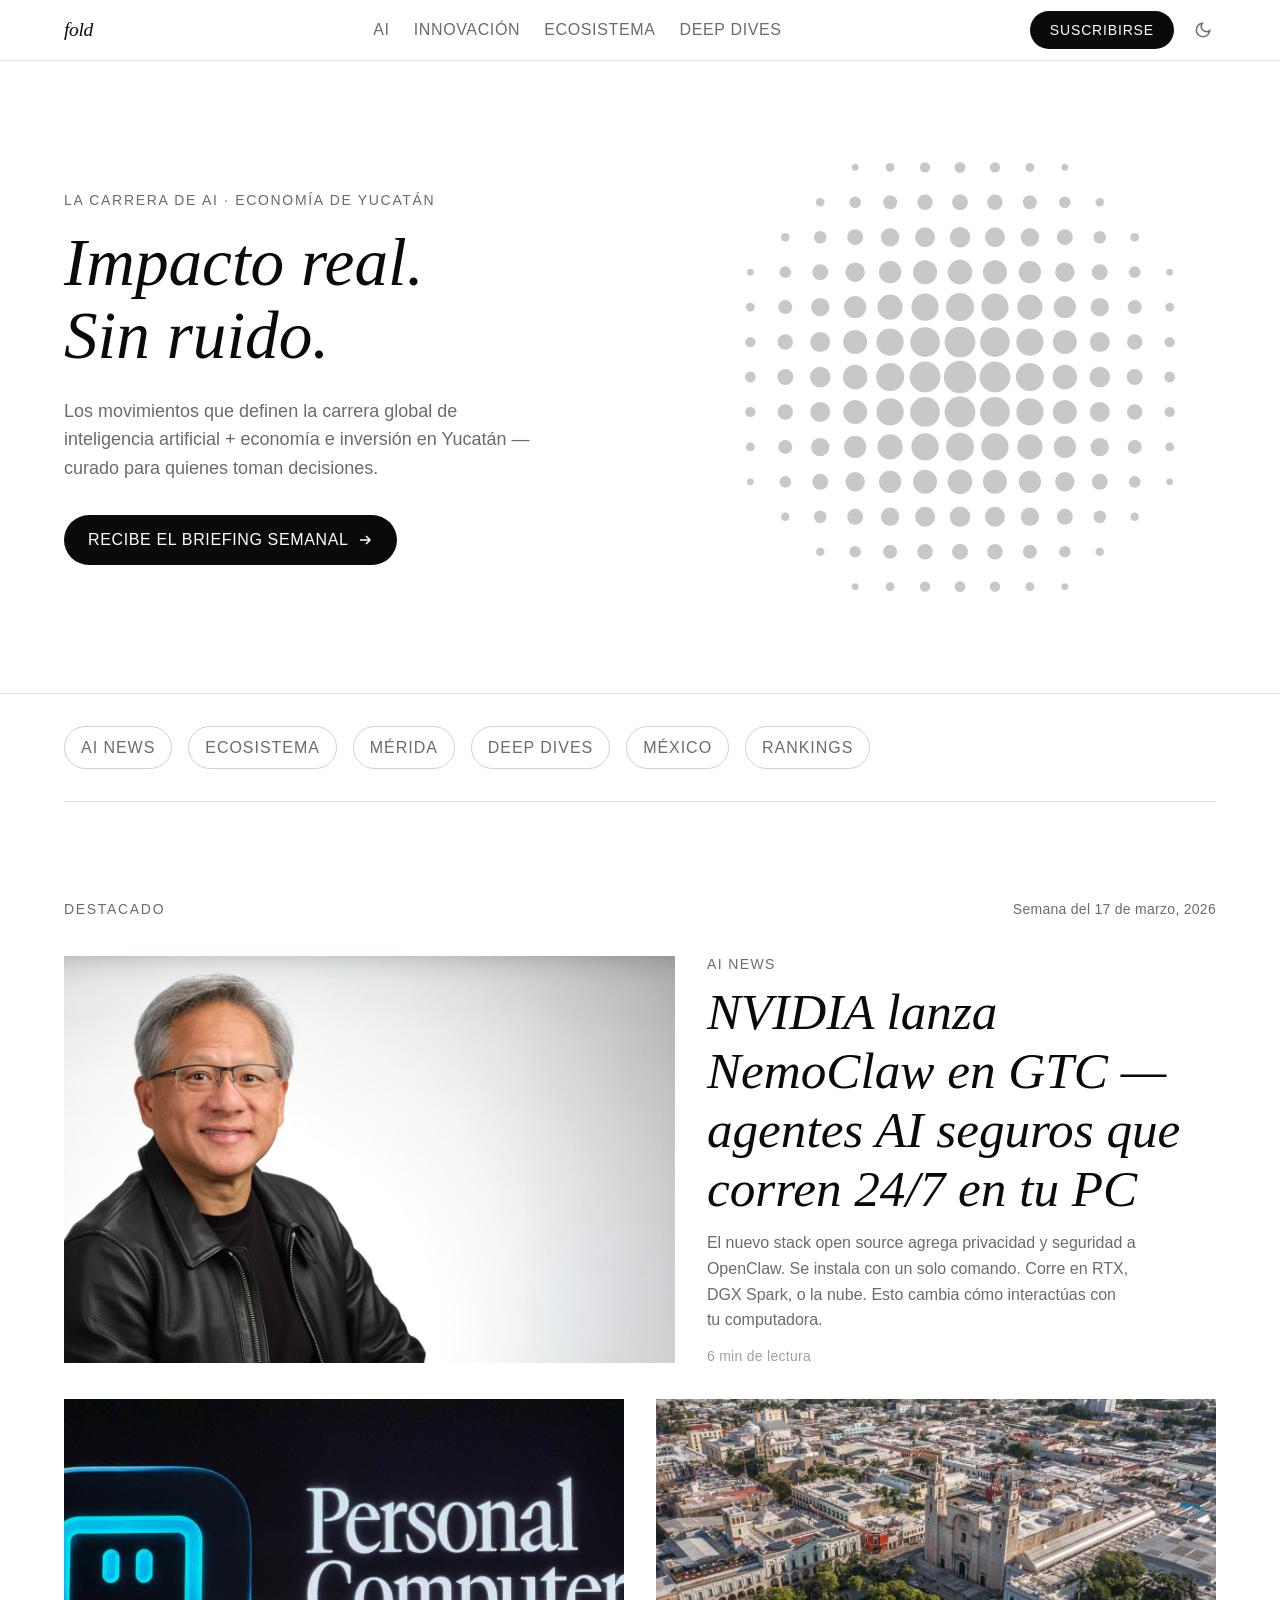
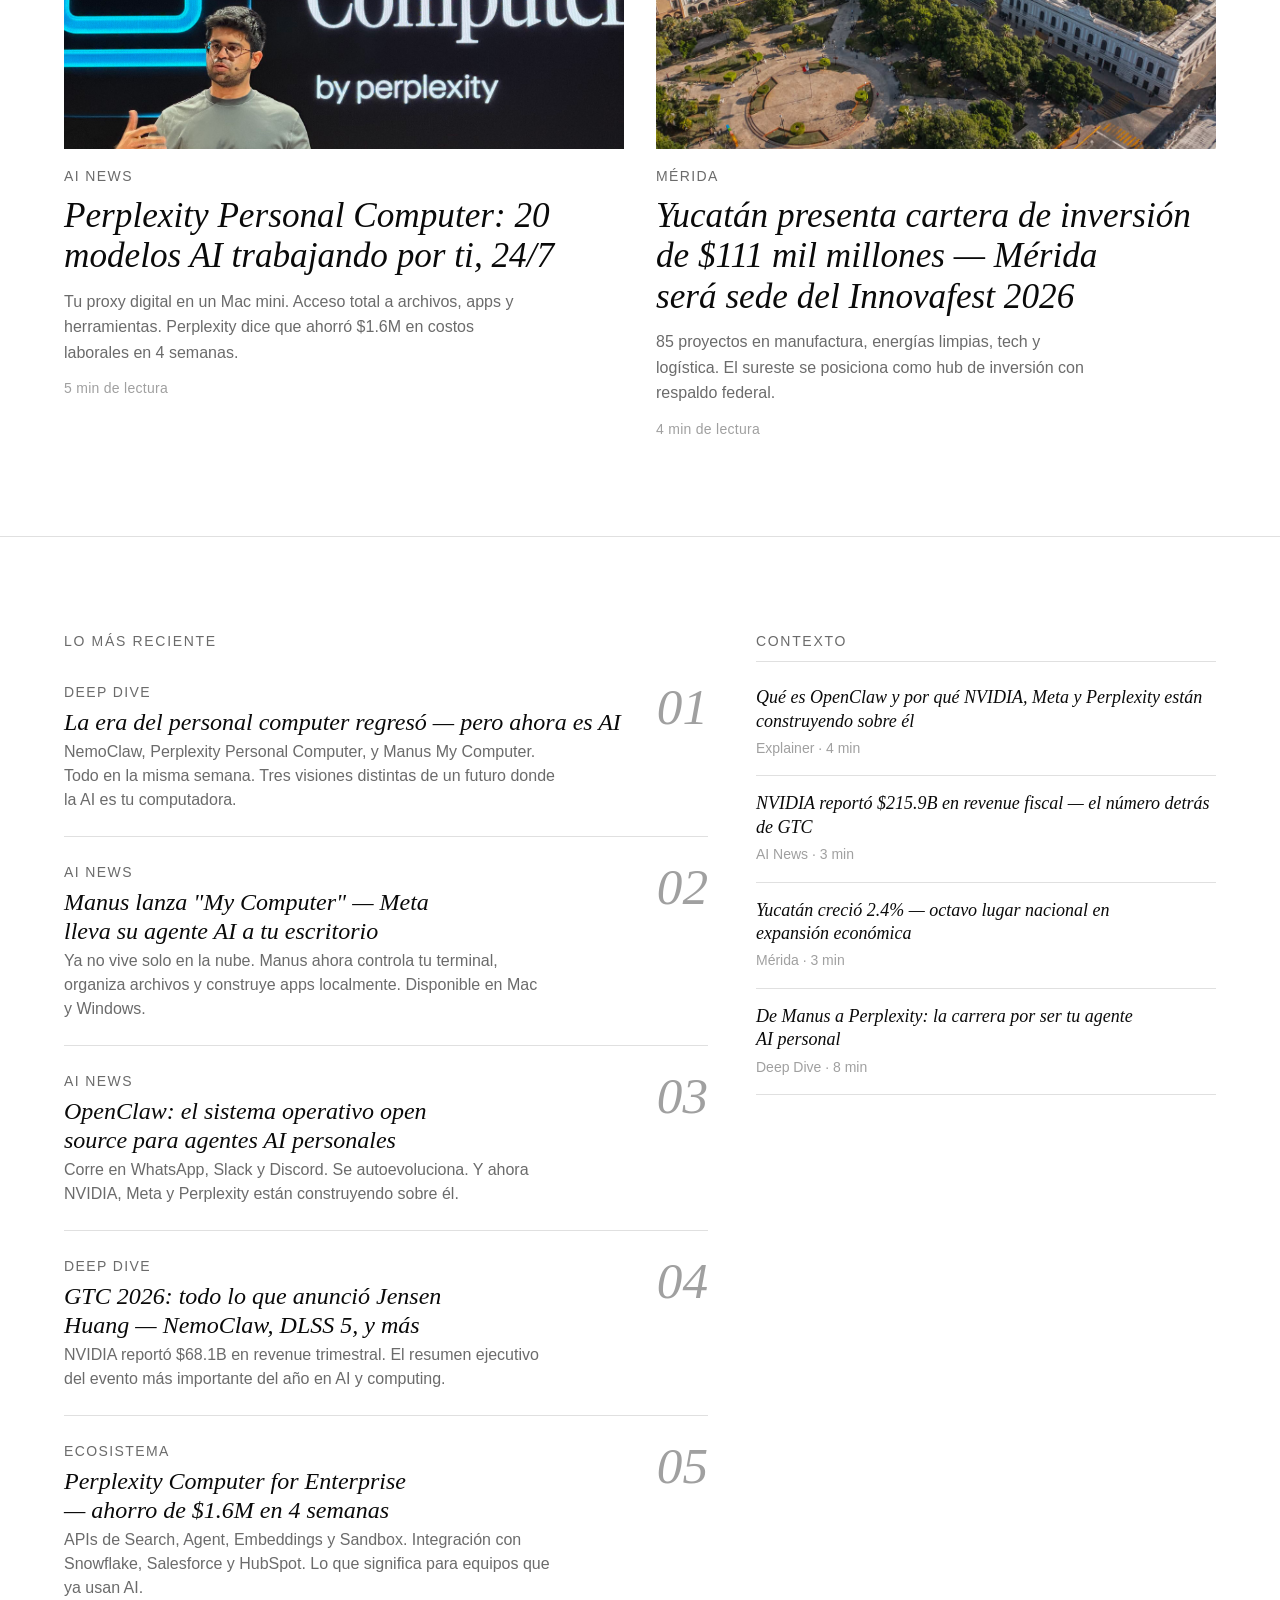
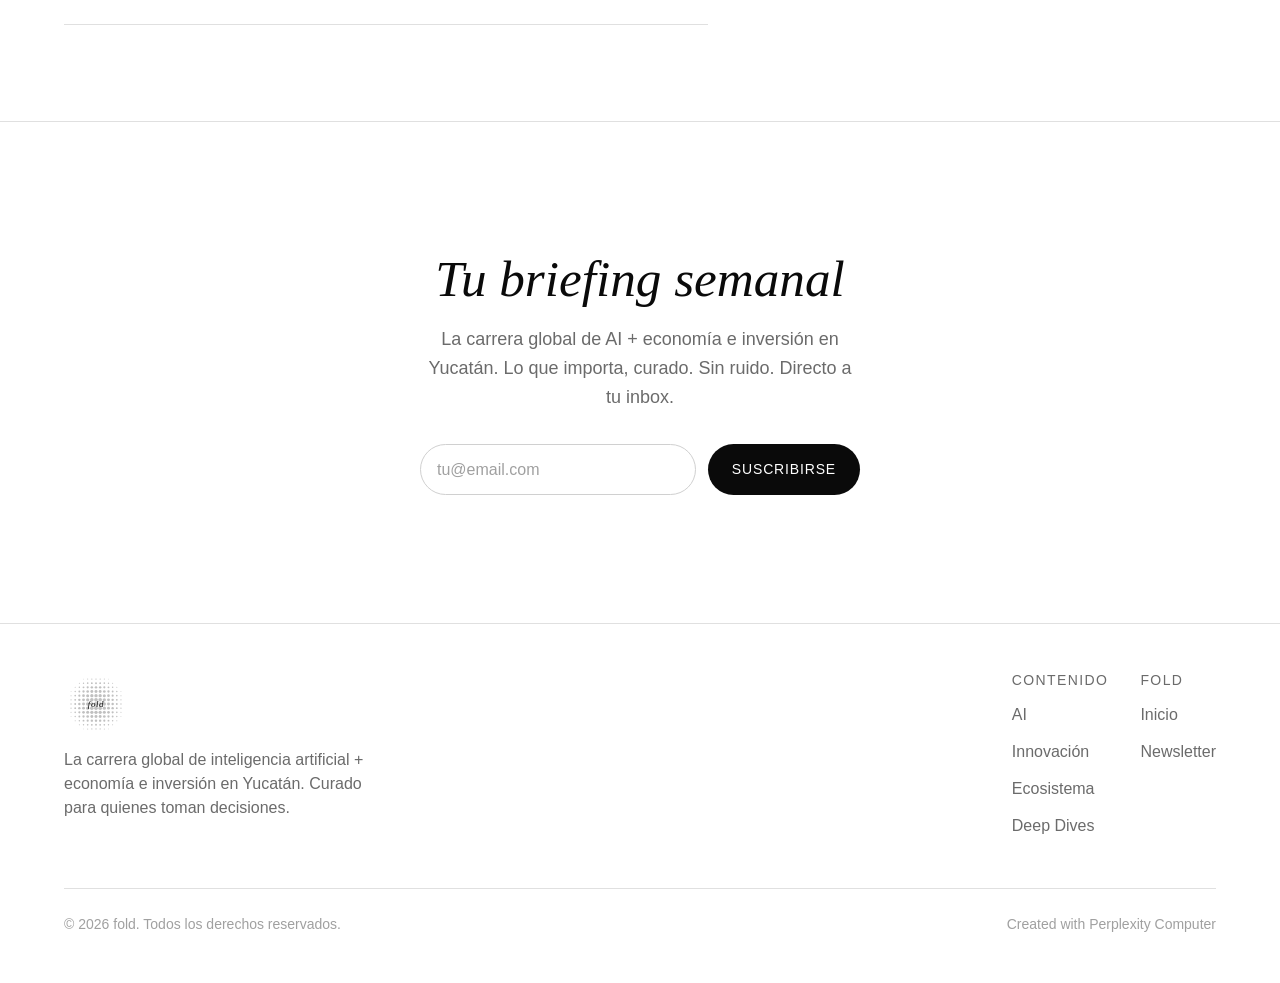
==== commit b2f38dbd: "Update positioning: AI race + Yucatán economics" ====
--- a/index.html
+++ b/index.html
@@ -21,9 +21,9 @@
 <meta charset="UTF-8">
 <meta name="viewport" content="width=device-width, initial-scale=1.0">
 <title>fold — AI y tecnología desde el sureste de México</title>
-<meta name="description" content="Las noticias de AI y tecnología que importan, curadas para el ecosistema de innovación de Yucatán y México. Sin ruido. Impacto real.">
+<meta name="description" content="Todo lo que importa en la carrera global de inteligencia artificial + economía e innovación en Yucatán. Curado. Sin ruido.">
 <meta property="og:title" content="fold — AI y tecnología desde el sureste de México">
-<meta property="og:description" content="Las noticias de AI y tecnología que importan, curadas para el ecosistema de innovación de Yucatán y México.">
+<meta property="og:description" content="Todo lo que importa en la carrera global de inteligencia artificial + economía e innovación en Yucatán. Curado. Sin ruido.">
 <meta property="og:type" content="website">
 
 <!-- Fonts — Erode (display) + Switzer (body) from Fontshare -->
@@ -250,9 +250,9 @@
     <circle cx="30.5" cy="89.0" r="0.63" fill="currentColor"/><circle cx="37.0" cy="89.0" r="0.83" fill="currentColor"/><circle cx="43.5" cy="89.0" r="0.96" fill="currentColor"/><circle cx="50.0" cy="89.0" r="1.00" fill="currentColor"/><circle cx="56.5" cy="89.0" r="0.96" fill="currentColor"/><circle cx="63.0" cy="89.0" r="0.83" fill="currentColor"/><circle cx="69.5" cy="89.0" r="0.63" fill="currentColor"/>
   </svg>
   <div class="container hero__content">
-    <p class="hero__label">AI · Yucatán · México</p>
+    <p class="hero__label">La carrera de AI · Economía de Yucatán</p>
     <h1 class="hero__title">Impacto real.<br>Sin ruido.</h1>
-    <p class="hero__subtitle">Lo último en inteligencia artificial, tecnología y el ecosistema de Mérida y México — curado para quienes toman decisiones.</p>
+    <p class="hero__subtitle">Los movimientos que definen la carrera global de inteligencia artificial + economía e inversión en Yucatán — curado para quienes toman decisiones.</p>
     <a href="#newsletter" class="hero__cta">
       Recibe el briefing semanal
       <svg viewBox="0 0 16 16" fill="none" stroke="currentColor" stroke-width="1.5"><path d="M3 8h10M9 4l4 4-4 4"/></svg>
@@ -402,8 +402,8 @@
 <!-- ════ NEWSLETTER ════ -->
 <section class="newsletter" id="newsletter">
   <div class="container container--narrow">
-    <h2 class="newsletter__title">Tu briefing semanal de AI y tecnología</h2>
-    <p class="newsletter__desc">Las noticias que importan del mundo AI + el ecosistema de Mérida y México. Curado. Sin ruido. Directo a tu inbox.</p>
+    <h2 class="newsletter__title">Tu briefing semanal</h2>
+    <p class="newsletter__desc">La carrera global de AI + economía e inversión en Yucatán. Lo que importa, curado. Sin ruido. Directo a tu inbox.</p>
     <form class="newsletter__form" id="newsletter-form">
       <input type="email" class="newsletter__input" placeholder="tu@email.com" required aria-label="Correo electrónico" id="newsletter-email">
       <button type="submit" class="newsletter__submit" id="newsletter-btn">Suscribirse</button>
@@ -436,7 +436,7 @@
           </g>
           <text x="50" y="54" text-anchor="middle" font-family="'Erode', Georgia, serif" font-style="italic" font-weight="500" font-size="14" fill="currentColor" letter-spacing="1">fold</text>
         </svg>
-        <p>Noticias de AI y tecnología curadas para el ecosistema de Mérida y México. Sin ruido, solo impacto.</p>
+        <p>La carrera global de inteligencia artificial + economía e inversión en Yucatán. Curado para quienes toman decisiones.</p>
       </div>
 
       <div class="footer__links">
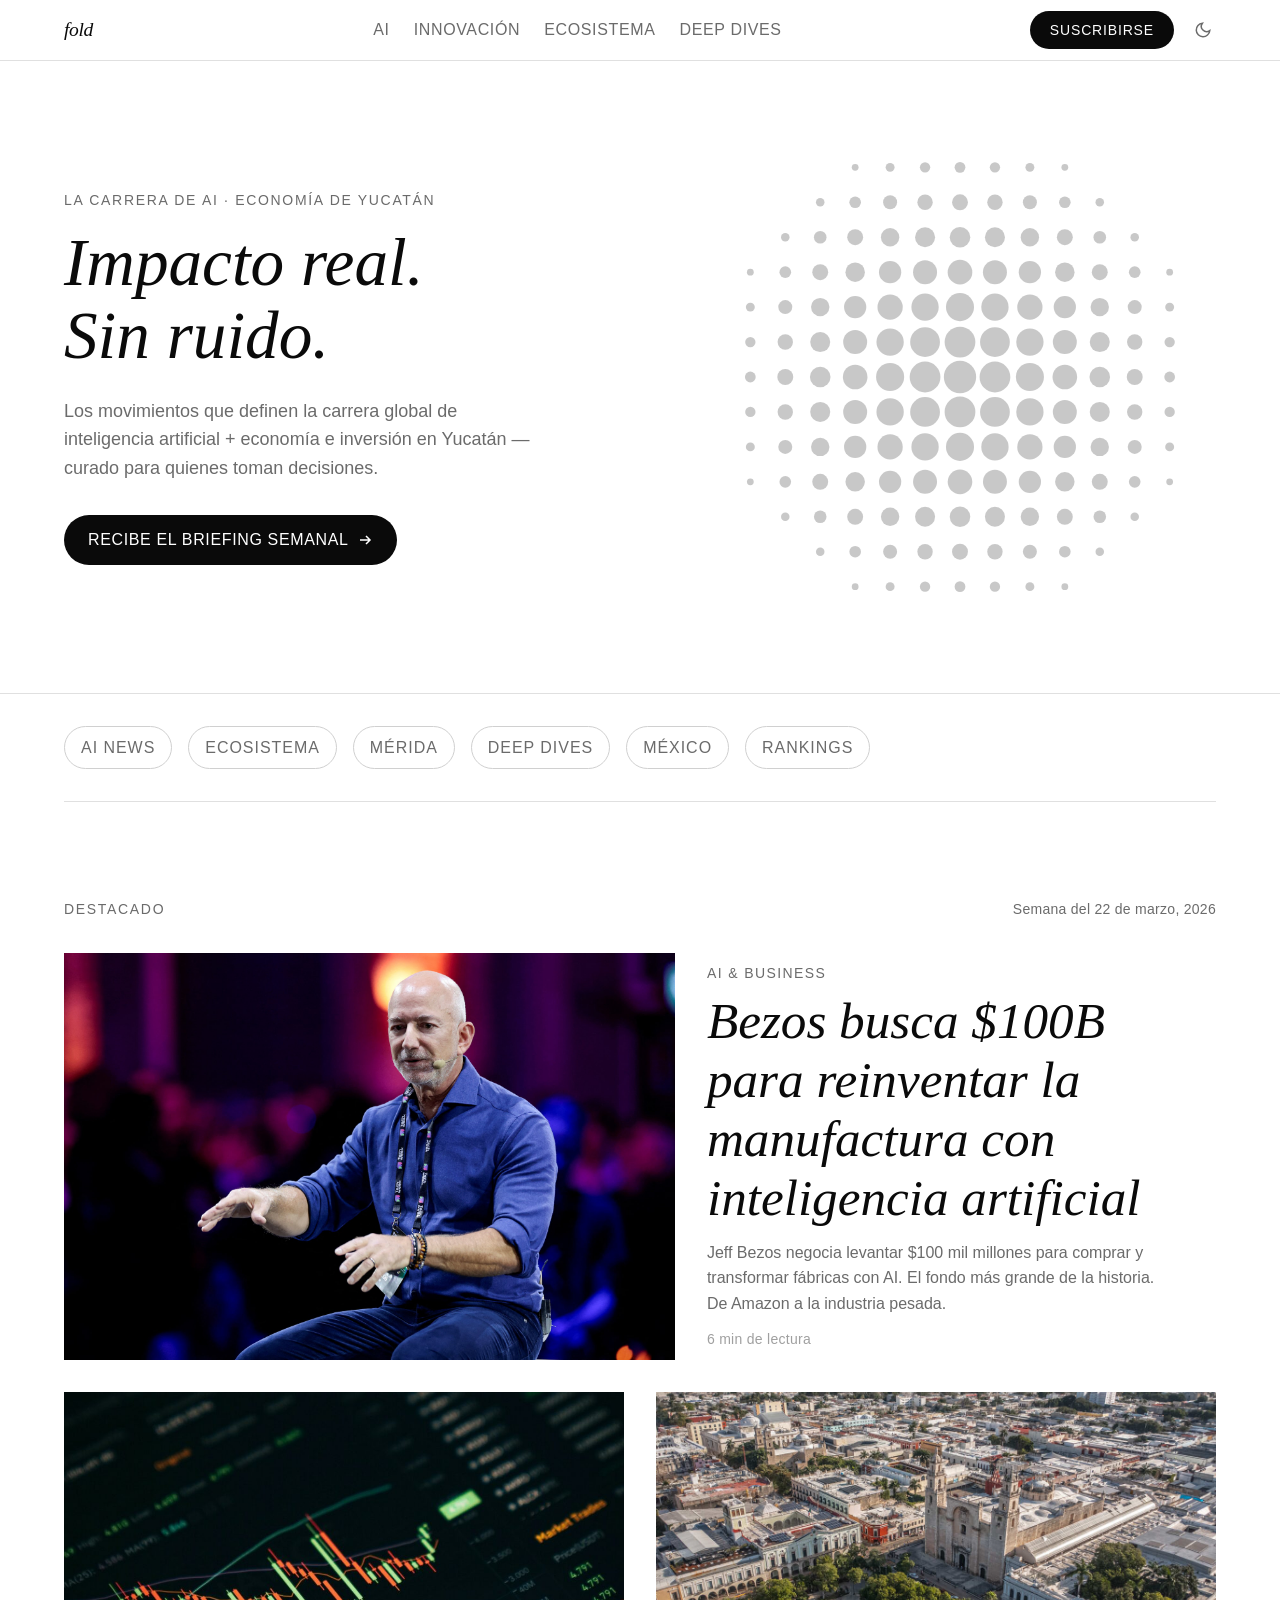
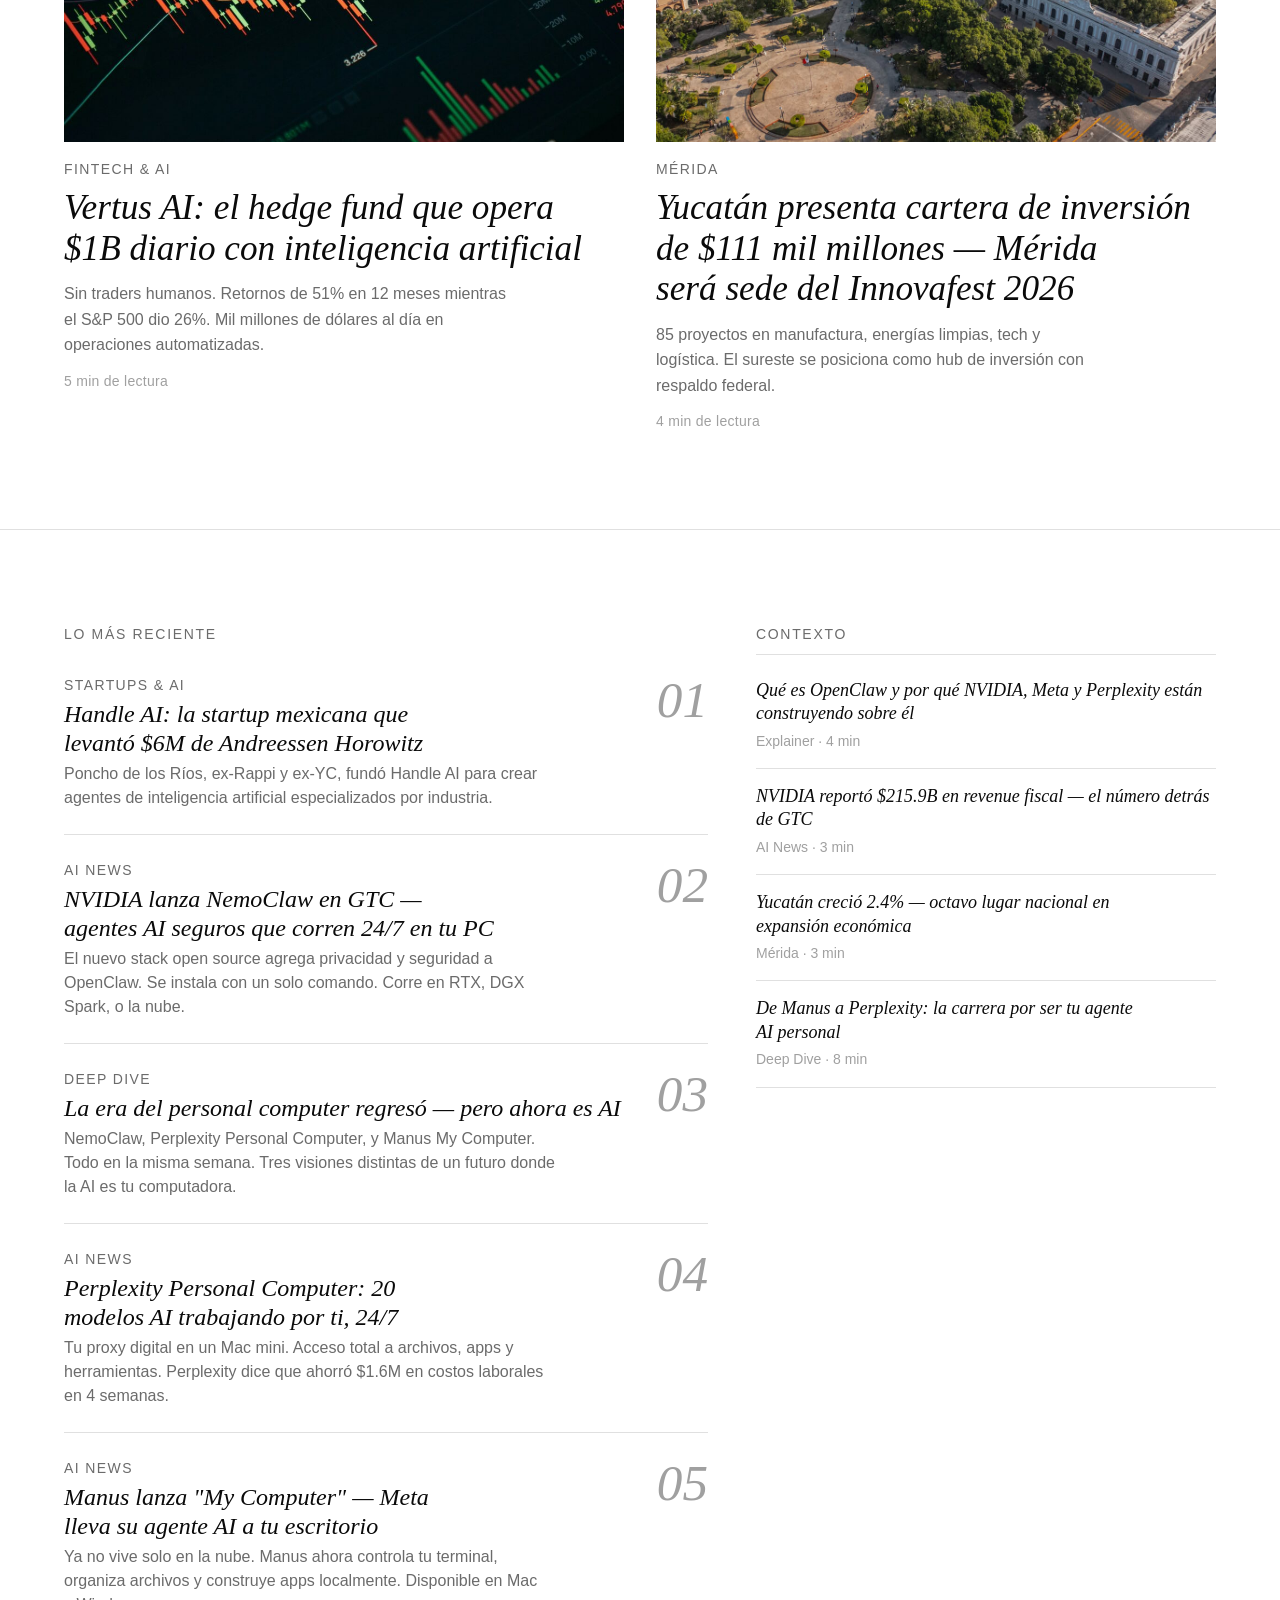
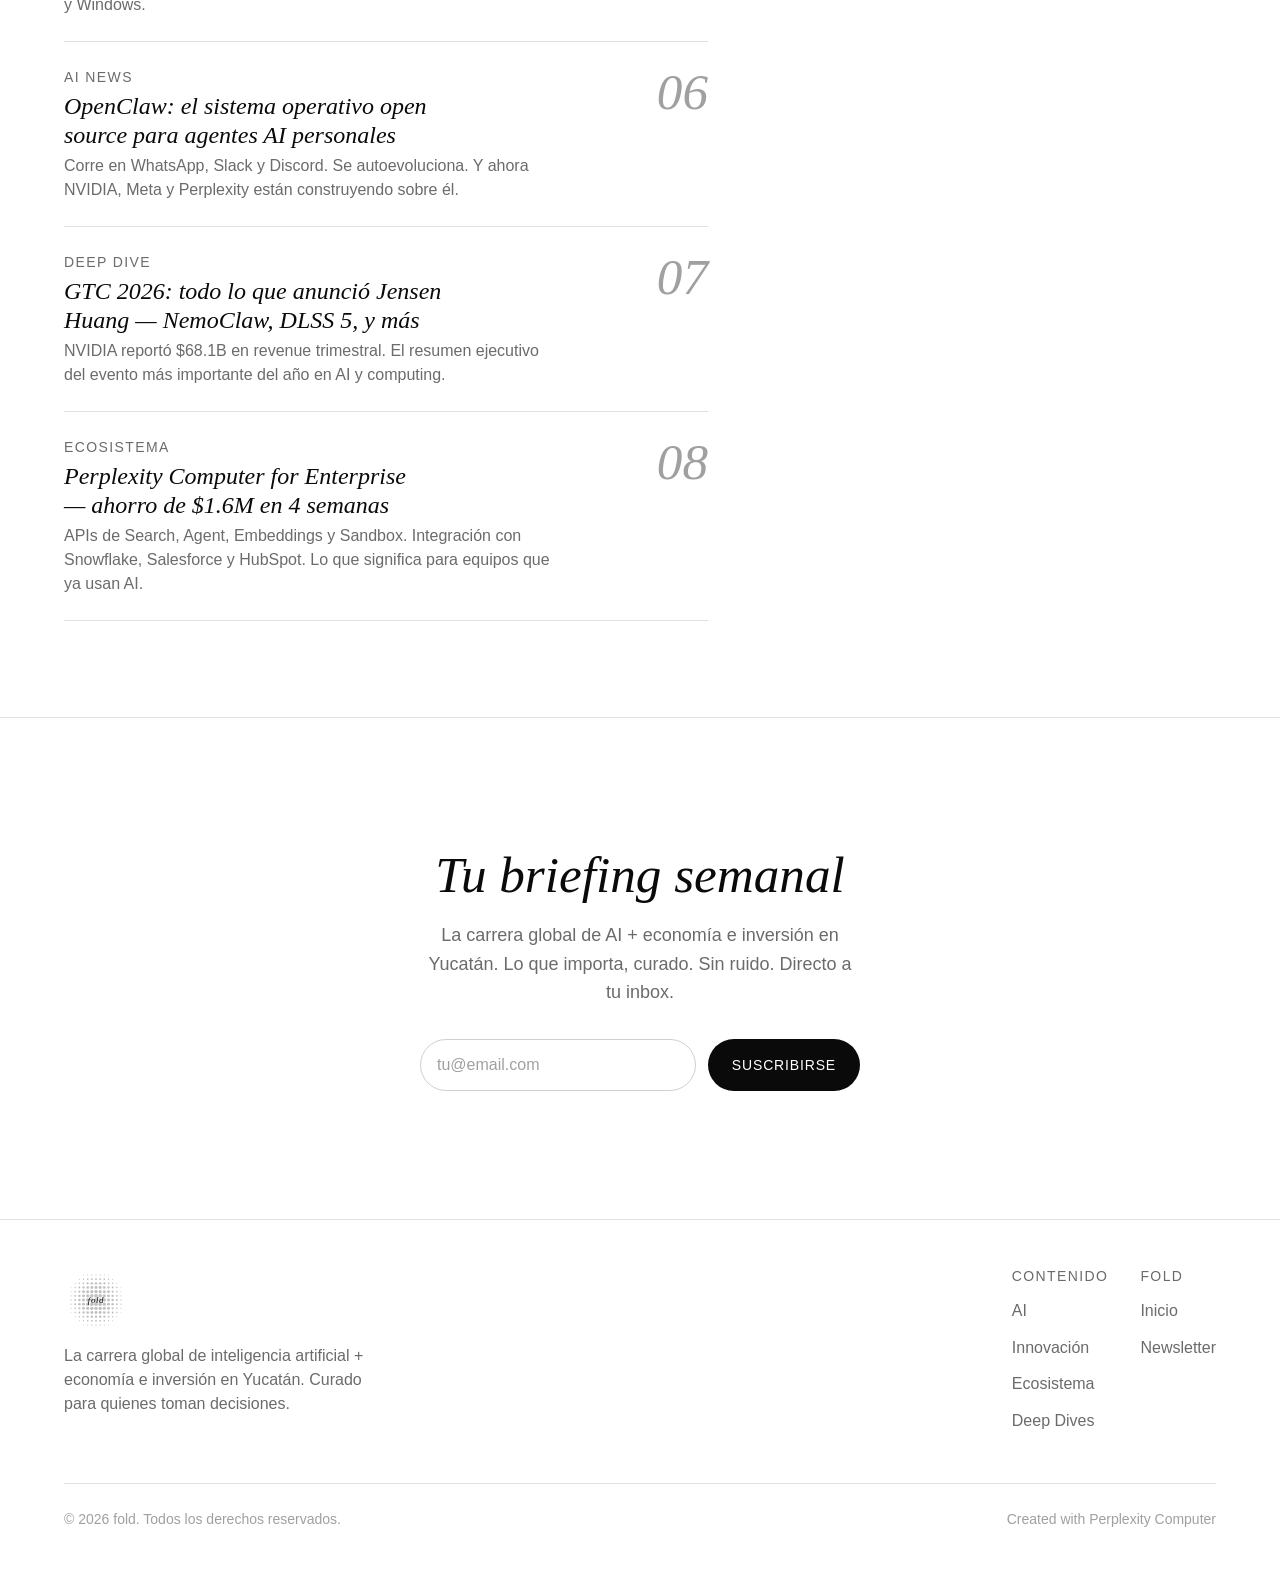
==== commit b58eb6c4: "Add Bezos, Vertus AI, Handle AI articles + update index (Week 2)" ====
--- a/index.html
+++ b/index.html
@@ -24,6 +24,12 @@
 <meta name="description" content="Todo lo que importa en la carrera global de inteligencia artificial + economía e innovación en Yucatán. Curado. Sin ruido.">
 <meta property="og:title" content="fold — AI y tecnología desde el sureste de México">
 <meta property="og:description" content="Todo lo que importa en la carrera global de inteligencia artificial + economía e innovación en Yucatán. Curado. Sin ruido.">
+<meta property="og:image" content="https://fold.mx/og-image.png">
+<meta property="og:image:width" content="1200">
+<meta property="og:image:height" content="630">
+<meta property="og:type" content="website">
+<meta name="twitter:card" content="summary_large_image">
+<meta name="twitter:image" content="https://fold.mx/og-image.png">
 <meta property="og:type" content="website">
 
 <!-- Fonts — Erode (display) + Switzer (body) from Fontshare -->
@@ -277,27 +283,27 @@
   <div class="container">
     <div class="section__header">
       <h2 class="section__title">Destacado</h2>
-      <p class="section__date">Semana del 17 de marzo, 2026</p>
+      <p class="section__date">Semana del 22 de marzo, 2026</p>
     </div>
 
     <div class="featured-grid">
-      <!-- Hero card — NemoClaw / GTC -->
-      <a href="nvidia-nemoclaw-gtc-2026.html" class="card card--hero fade-in">
-        <img class="card__image" src="hero-merida.jpg" alt="Jensen Huang, CEO de NVIDIA, presentando NemoClaw en GTC 2026" loading="eager">
+      <!-- Hero card — Bezos $100B -->
+      <a href="bezos-100b-manufactura-ai.html" class="card card--hero fade-in">
+        <img class="card__image" src="photos/bezos-manufacturing.jpg" alt="Jeff Bezos en conferencia sobre inversión en manufactura con AI" loading="eager">
         <div>
-          <p class="card__category">AI News</p>
-          <h3 class="card__title">NVIDIA lanza NemoClaw en GTC — agentes AI seguros que corren 24/7 en tu PC</h3>
-          <p class="card__excerpt">El nuevo stack open source agrega privacidad y seguridad a OpenClaw. Se instala con un solo comando. Corre en RTX, DGX Spark, o la nube. Esto cambia cómo interactúas con tu computadora.</p>
+          <p class="card__category">AI & Business</p>
+          <h3 class="card__title">Bezos busca $100B para reinventar la manufactura con inteligencia artificial</h3>
+          <p class="card__excerpt">Jeff Bezos negocia levantar $100 mil millones para comprar y transformar fábricas con AI. El fondo más grande de la historia. De Amazon a la industria pesada.</p>
           <p class="card__meta">6 min de lectura</p>
         </div>
       </a>
 
-      <!-- Card 2 — Perplexity Personal Computer -->
-      <a href="perplexity-personal-computer.html" class="card fade-in">
-        <img class="card__image" src="card-perplexity.jpg" alt="Aravind Srinivas presentando Perplexity Personal Computer" loading="lazy">
-        <p class="card__category">AI News</p>
-        <h3 class="card__title">Perplexity Personal Computer: 20 modelos AI trabajando por ti, 24/7</h3>
-        <p class="card__excerpt">Tu proxy digital en un Mac mini. Acceso total a archivos, apps y herramientas. Perplexity dice que ahorró $1.6M en costos laborales en 4 semanas.</p>
+      <!-- Card 2 — Vertus AI -->
+      <a href="vertus-ai-hedge-fund.html" class="card fade-in">
+        <img class="card__image" src="photos/vertus-trading.jpg" alt="Pantallas de trading algorítmico con inteligencia artificial" loading="lazy">
+        <p class="card__category">Fintech & AI</p>
+        <h3 class="card__title">Vertus AI: el hedge fund que opera $1B diario con inteligencia artificial</h3>
+        <p class="card__excerpt">Sin traders humanos. Retornos de 51% en 12 meses mientras el S&P 500 dio 26%. Mil millones de dólares al día en operaciones automatizadas.</p>
         <p class="card__meta">5 min de lectura</p>
       </a>
 
@@ -324,13 +330,40 @@
         </div>
 
         <div class="article-list">
+          <a href="handle-ai-poncho-de-los-rios.html" class="article-item fade-in">
+            <div class="article-item__content">
+              <p class="article-item__category">Startups & AI</p>
+              <h3 class="article-item__title">Handle AI: la startup mexicana que levantó $6M de Andreessen Horowitz</h3>
+              <p class="article-item__excerpt">Poncho de los Ríos, ex-Rappi y ex-YC, fundó Handle AI para crear agentes de inteligencia artificial especializados por industria.</p>
+            </div>
+            <span class="article-item__number">01</span>
+          </a>
+
+          <a href="nvidia-nemoclaw-gtc-2026.html" class="article-item fade-in">
+            <div class="article-item__content">
+              <p class="article-item__category">AI News</p>
+              <h3 class="article-item__title">NVIDIA lanza NemoClaw en GTC — agentes AI seguros que corren 24/7 en tu PC</h3>
+              <p class="article-item__excerpt">El nuevo stack open source agrega privacidad y seguridad a OpenClaw. Se instala con un solo comando. Corre en RTX, DGX Spark, o la nube.</p>
+            </div>
+            <span class="article-item__number">02</span>
+          </a>
+
           <a href="era-personal-computer-ai.html" class="article-item fade-in">
             <div class="article-item__content">
               <p class="article-item__category">Deep Dive</p>
               <h3 class="article-item__title">La era del personal computer regresó — pero ahora es AI</h3>
               <p class="article-item__excerpt">NemoClaw, Perplexity Personal Computer, y Manus My Computer. Todo en la misma semana. Tres visiones distintas de un futuro donde la AI es tu computadora.</p>
             </div>
-            <span class="article-item__number">01</span>
+            <span class="article-item__number">03</span>
+          </a>
+
+          <a href="perplexity-personal-computer.html" class="article-item fade-in">
+            <div class="article-item__content">
+              <p class="article-item__category">AI News</p>
+              <h3 class="article-item__title">Perplexity Personal Computer: 20 modelos AI trabajando por ti, 24/7</h3>
+              <p class="article-item__excerpt">Tu proxy digital en un Mac mini. Acceso total a archivos, apps y herramientas. Perplexity dice que ahorró $1.6M en costos laborales en 4 semanas.</p>
+            </div>
+            <span class="article-item__number">04</span>
           </a>
 
           <a href="manus-my-computer-meta.html" class="article-item fade-in">
@@ -339,7 +372,7 @@
               <h3 class="article-item__title">Manus lanza "My Computer" — Meta lleva su agente AI a tu escritorio</h3>
               <p class="article-item__excerpt">Ya no vive solo en la nube. Manus ahora controla tu terminal, organiza archivos y construye apps localmente. Disponible en Mac y Windows.</p>
             </div>
-            <span class="article-item__number">02</span>
+            <span class="article-item__number">05</span>
           </a>
 
           <a href="openclaw-sistema-operativo-agentes.html" class="article-item fade-in">
@@ -348,7 +381,7 @@
               <h3 class="article-item__title">OpenClaw: el sistema operativo open source para agentes AI personales</h3>
               <p class="article-item__excerpt">Corre en WhatsApp, Slack y Discord. Se autoevoluciona. Y ahora NVIDIA, Meta y Perplexity están construyendo sobre él.</p>
             </div>
-            <span class="article-item__number">03</span>
+            <span class="article-item__number">06</span>
           </a>
 
           <a href="gtc-2026-resumen-jensen-huang.html" class="article-item fade-in">
@@ -357,7 +390,7 @@
               <h3 class="article-item__title">GTC 2026: todo lo que anunció Jensen Huang — NemoClaw, DLSS 5, y más</h3>
               <p class="article-item__excerpt">NVIDIA reportó $68.1B en revenue trimestral. El resumen ejecutivo del evento más importante del año en AI y computing.</p>
             </div>
-            <span class="article-item__number">04</span>
+            <span class="article-item__number">07</span>
           </a>
 
           <a href="perplexity-computer-enterprise.html" class="article-item fade-in">
@@ -366,7 +399,7 @@
               <h3 class="article-item__title">Perplexity Computer for Enterprise — ahorro de $1.6M en 4 semanas</h3>
               <p class="article-item__excerpt">APIs de Search, Agent, Embeddings y Sandbox. Integración con Snowflake, Salesforce y HubSpot. Lo que significa para equipos que ya usan AI.</p>
             </div>
-            <span class="article-item__number">05</span>
+            <span class="article-item__number">08</span>
           </a>
         </div>
       </div>
